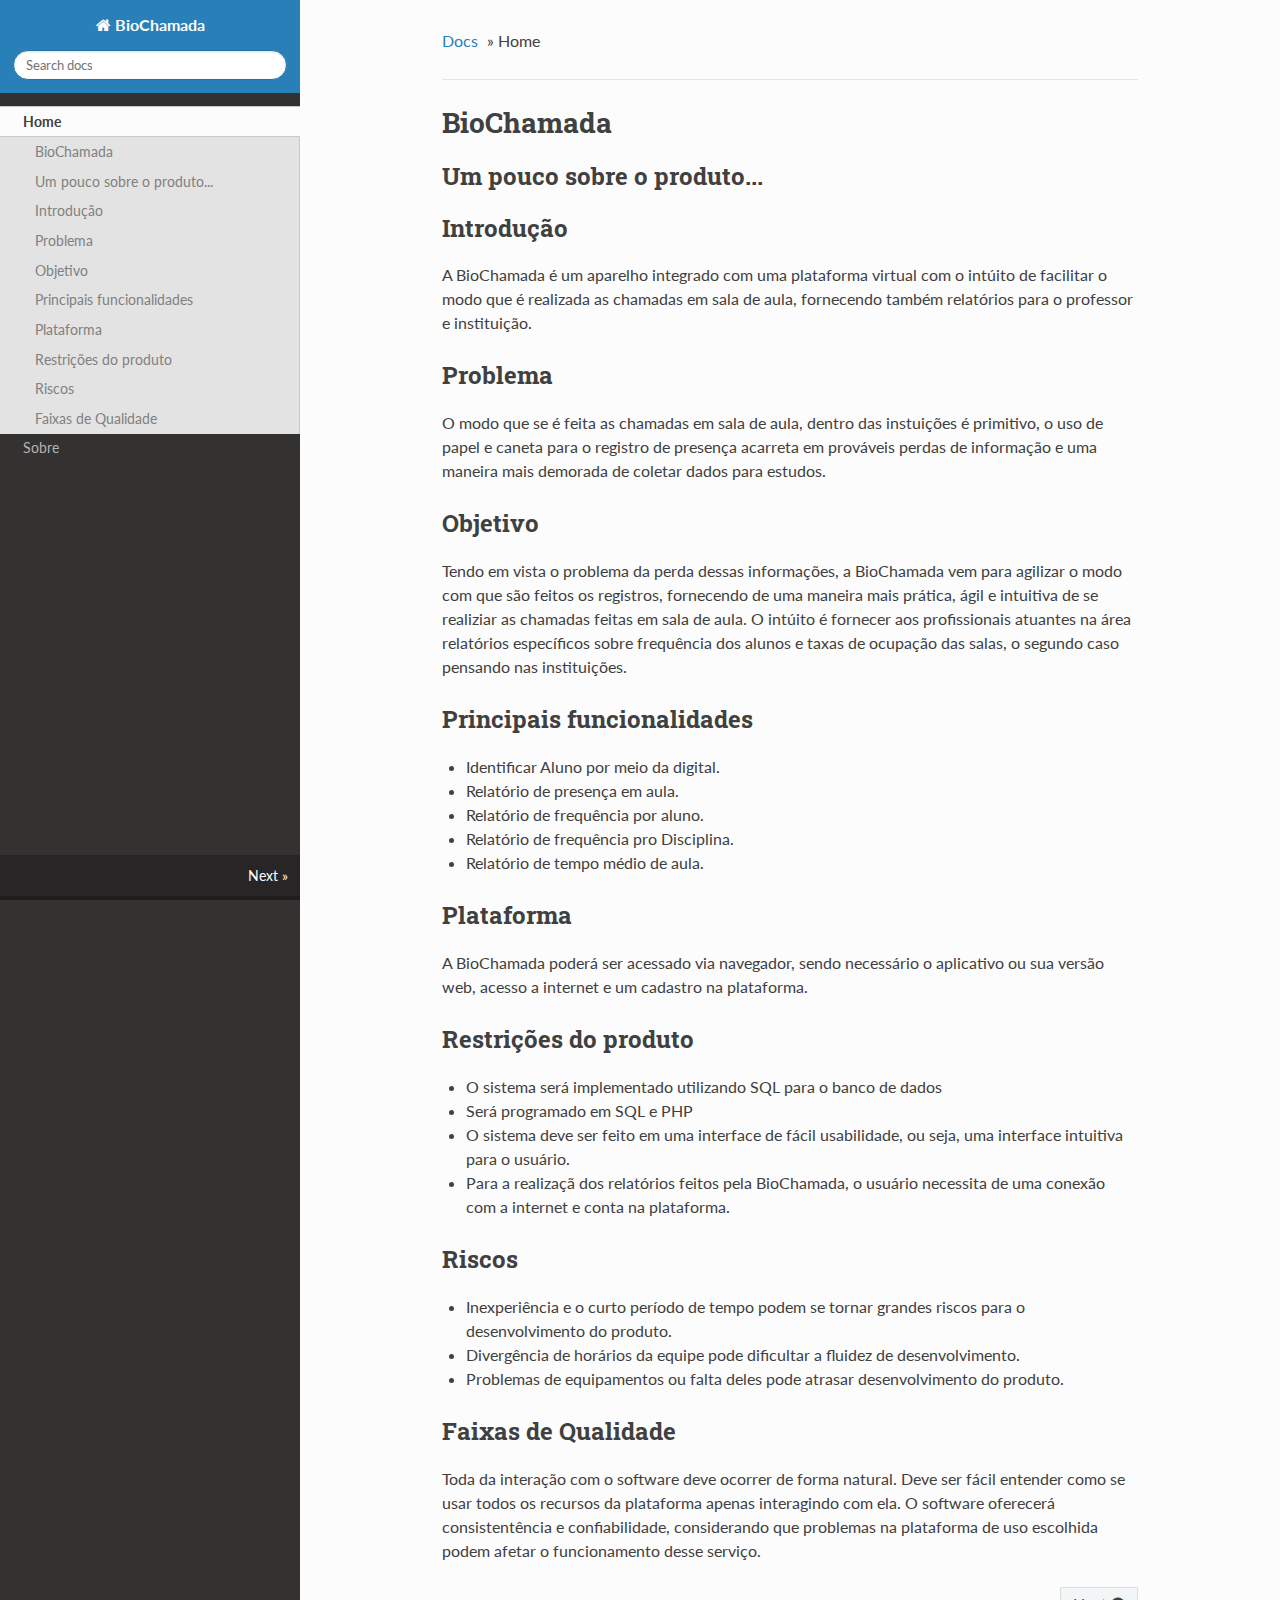
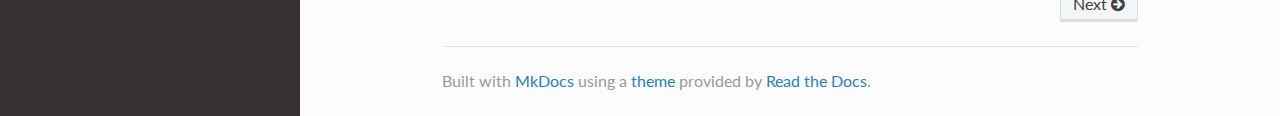
==== gh_pages/site/index.html @ 3fec2be5 "#25 #24 - Criação do GitHub Pages e da documentação de sprints" ====
<!DOCTYPE html>
<!--[if IE 8]><html class="no-js lt-ie9" lang="en" > <![endif]-->
<!--[if gt IE 8]><!--> <html class="no-js" lang="en" > <!--<![endif]-->
<head>
  <meta charset="utf-8">
  <meta http-equiv="X-UA-Compatible" content="IE=edge">
  <meta name="viewport" content="width=device-width, initial-scale=1.0">
  <meta name="description" content="None">
  
  <link rel="shortcut icon" href="./img/favicon.ico">
  <title>Home - BioChamada</title>
  <link href='https://fonts.googleapis.com/css?family=Lato:400,700|Roboto+Slab:400,700|Inconsolata:400,700' rel='stylesheet' type='text/css'>

  <link rel="stylesheet" href="./css/theme.css" type="text/css" />
  <link rel="stylesheet" href="./css/theme_extra.css" type="text/css" />
  <link rel="stylesheet" href="./css/highlight.css">
  
  <script>
    // Current page data
    var mkdocs_page_name = "Home";
    var mkdocs_page_input_path = "index.md";
    var mkdocs_page_url = "/";
  </script>
  
  <script src="./js/jquery-2.1.1.min.js"></script>
  <script src="./js/modernizr-2.8.3.min.js"></script>
  <script type="text/javascript" src="./js/highlight.pack.js"></script> 
  
</head>

<body class="wy-body-for-nav" role="document">

  <div class="wy-grid-for-nav">

    
    <nav data-toggle="wy-nav-shift" class="wy-nav-side stickynav">
      <div class="wy-side-nav-search">
        <a href="." class="icon icon-home"> BioChamada</a>
        <div role="search">
  <form id ="rtd-search-form" class="wy-form" action="./search.html" method="get">
    <input type="text" name="q" placeholder="Search docs" />
  </form>
</div>
      </div>

      <div class="wy-menu wy-menu-vertical" data-spy="affix" role="navigation" aria-label="main navigation">
	<ul class="current">
	  
          
            <li class="toctree-l1 current">
		
    <a class="current" href=".">Home</a>
    <ul class="subnav">
            
    <li class="toctree-l2"><a href="#biochamada">BioChamada</a></li>
    
        <ul>
        
            <li><a class="toctree-l3" href="#um-pouco-sobre-o-produto">Um pouco sobre o produto...</a></li>
        
            <li><a class="toctree-l3" href="#introducao">Introdução</a></li>
        
            <li><a class="toctree-l3" href="#problema">Problema</a></li>
        
            <li><a class="toctree-l3" href="#objetivo">Objetivo</a></li>
        
            <li><a class="toctree-l3" href="#principais-funcionalidades">Principais funcionalidades</a></li>
        
            <li><a class="toctree-l3" href="#plataforma">Plataforma</a></li>
        
            <li><a class="toctree-l3" href="#restricoes-do-produto">Restrições do produto</a></li>
        
            <li><a class="toctree-l3" href="#riscos">Riscos</a></li>
        
            <li><a class="toctree-l3" href="#faixas-de-qualidade">Faixas de Qualidade</a></li>
        
        </ul>
    

    </ul>
	    </li>
          
            <li class="toctree-l1">
		
    <a class="" href="sobre/">Sobre</a>
	    </li>
          
        </ul>
      </div>
      &nbsp;
    </nav>

    <section data-toggle="wy-nav-shift" class="wy-nav-content-wrap">

      
      <nav class="wy-nav-top" role="navigation" aria-label="top navigation">
        <i data-toggle="wy-nav-top" class="fa fa-bars"></i>
        <a href=".">BioChamada</a>
      </nav>

      
      <div class="wy-nav-content">
        <div class="rst-content">
          <div role="navigation" aria-label="breadcrumbs navigation">
  <ul class="wy-breadcrumbs">
    <li><a href=".">Docs</a> &raquo;</li>
    
      
    
    <li>Home</li>
    <li class="wy-breadcrumbs-aside">
      
    </li>
  </ul>
  <hr/>
</div>
          <div role="main">
            <div class="section">
              
                <h1 id="biochamada">BioChamada</h1>
<h2 id="um-pouco-sobre-o-produto">Um pouco sobre o produto...</h2>
<h2 id="introducao">Introdução</h2>
<p>A BioChamada é um aparelho integrado com uma plataforma virtual com o intúito de facilitar o modo que é realizada as chamadas em sala de aula, fornecendo também relatórios para o professor e instituição.</p>
<h2 id="problema">Problema</h2>
<p>O modo que se é feita as chamadas em sala de aula, dentro das instuições é primitivo, o uso de papel e caneta para o registro de presença acarreta em prováveis perdas de informação e uma maneira mais demorada de coletar dados para estudos.</p>
<h2 id="objetivo">Objetivo</h2>
<p>Tendo em vista o problema da perda dessas informações, a BioChamada vem para agilizar o modo com que são feitos os registros, fornecendo de uma maneira mais prática, ágil e intuitiva de se realiziar as chamadas feitas em sala de aula. O intúito é fornecer aos profissionais atuantes na área relatórios específicos sobre frequência dos alunos e taxas de ocupação das salas, o segundo caso pensando nas instituições.</p>
<h2 id="principais-funcionalidades">Principais funcionalidades</h2>
<ul>
<li>Identificar Aluno por meio da digital.</li>
<li>Relatório de presença em aula.</li>
<li>Relatório de frequência por aluno.</li>
<li>Relatório de frequência pro Disciplina.</li>
<li>Relatório de tempo médio de aula.</li>
</ul>
<h2 id="plataforma">Plataforma</h2>
<p>A BioChamada poderá ser acessado via navegador, sendo necessário o aplicativo ou sua versão web, acesso a internet e um cadastro na plataforma.</p>
<h2 id="restricoes-do-produto">Restrições do produto</h2>
<ul>
<li>O sistema será implementado utilizando SQL para o banco de dados</li>
<li>Será programado em SQL e PHP</li>
<li>O sistema deve ser feito em uma interface de fácil usabilidade, ou seja, uma interface intuitiva para o usuário.</li>
<li>Para a realizaçã dos relatórios feitos pela BioChamada, o usuário necessita de uma conexão com a internet e conta na plataforma.</li>
</ul>
<h2 id="riscos">Riscos</h2>
<ul>
<li>Inexperiência e o curto período de tempo podem se tornar grandes riscos para o desenvolvimento do produto.</li>
<li>Divergência de horários da equipe pode dificultar a fluidez de desenvolvimento.</li>
<li>Problemas de equipamentos ou falta deles pode atrasar desenvolvimento do produto.</li>
</ul>
<h2 id="faixas-de-qualidade">Faixas de Qualidade</h2>
<p>Toda da interação com o software deve ocorrer de forma natural. Deve ser fácil entender como se usar todos os recursos da plataforma apenas interagindo com ela. O software oferecerá consistentência e confiabilidade, considerando que problemas na plataforma de uso escolhida podem afetar o funcionamento desse serviço.</p>
              
            </div>
          </div>
          <footer>
  
    <div class="rst-footer-buttons" role="navigation" aria-label="footer navigation">
      
        <a href="sobre/" class="btn btn-neutral float-right" title="Sobre">Next <span class="icon icon-circle-arrow-right"></span></a>
      
      
    </div>
  

  <hr/>

  <div role="contentinfo">
    <!-- Copyright etc -->
    
  </div>

  Built with <a href="http://www.mkdocs.org">MkDocs</a> using a <a href="https://github.com/snide/sphinx_rtd_theme">theme</a> provided by <a href="https://readthedocs.org">Read the Docs</a>.
</footer>
	  
        </div>
      </div>

    </section>
    
  </div>

  <div class="rst-versions" role="note" style="cursor: pointer">
    <span class="rst-current-version" data-toggle="rst-current-version">
      
      
      
        <span style="margin-left: 15px"><a href="sobre/" style="color: #fcfcfc">Next &raquo;</a></span>
      
    </span>
</div>
    <script src="./js/theme.js"></script>

</body>
</html>

<!--
MkDocs version : 0.16.3
Build Date UTC : 2019-11-26 20:46:48
-->
---- gh_pages/site/css/theme.css ----
/*
 * This file is copied from the upstream ReadTheDocs Sphinx
 * theme. To aid upgradability this file should *not* be edited.
 * modifications we need should be included in theme_extra.css.
 *
 * https://github.com/rtfd/readthedocs.org/blob/master/readthedocs/core/static/core/css/theme.css
 */

*{-webkit-box-sizing:border-box;-moz-box-sizing:border-box;box-sizing:border-box}article,aside,details,figcaption,figure,footer,header,hgroup,nav,section{display:block}audio,canvas,video{display:inline-block;*display:inline;*zoom:1}audio:not([controls]){display:none}[hidden]{display:none}*{-webkit-box-sizing:border-box;-moz-box-sizing:border-box;box-sizing:border-box}html{font-size:100%;-webkit-text-size-adjust:100%;-ms-text-size-adjust:100%}body{margin:0}a:hover,a:active{outline:0}abbr[title]{border-bottom:1px dotted}b,strong{font-weight:bold}blockquote{margin:0}dfn{font-style:italic}ins{background:#ff9;color:#000;text-decoration:none}mark{background:#ff0;color:#000;font-style:italic;font-weight:bold}pre,code,.rst-content tt,kbd,samp{font-family:monospace,serif;_font-family:"courier new",monospace;font-size:1em}pre{white-space:pre}q{quotes:none}q:before,q:after{content:"";content:none}small{font-size:85%}sub,sup{font-size:75%;line-height:0;position:relative;vertical-align:baseline}sup{top:-0.5em}sub{bottom:-0.25em}ul,ol,dl{margin:0;padding:0;list-style:none;list-style-image:none}li{list-style:none}dd{margin:0}img{border:0;-ms-interpolation-mode:bicubic;vertical-align:middle;max-width:100%}svg:not(:root){overflow:hidden}figure{margin:0}form{margin:0}fieldset{border:0;margin:0;padding:0}label{cursor:pointer}legend{border:0;*margin-left:-7px;padding:0;white-space:normal}button,input,select,textarea{font-size:100%;margin:0;vertical-align:baseline;*vertical-align:middle}button,input{line-height:normal}button,input[type="button"],input[type="reset"],input[type="submit"]{cursor:pointer;-webkit-appearance:button;*overflow:visible}button[disabled],input[disabled]{cursor:default}input[type="checkbox"],input[type="radio"]{box-sizing:border-box;padding:0;*width:13px;*height:13px}input[type="search"]{-webkit-appearance:textfield;-moz-box-sizing:content-box;-webkit-box-sizing:content-box;box-sizing:content-box}input[type="search"]::-webkit-search-decoration,input[type="search"]::-webkit-search-cancel-button{-webkit-appearance:none}button::-moz-focus-inner,input::-moz-focus-inner{border:0;padding:0}textarea{overflow:auto;vertical-align:top;resize:vertical}table{border-collapse:collapse;border-spacing:0}td{vertical-align:top}.chromeframe{margin:0.2em 0;background:#ccc;color:#000;padding:0.2em 0}.ir{display:block;border:0;text-indent:-999em;overflow:hidden;background-color:transparent;background-repeat:no-repeat;text-align:left;direction:ltr;*line-height:0}.ir br{display:none}.hidden{display:none !important;visibility:hidden}.visuallyhidden{border:0;clip:rect(0 0 0 0);height:1px;margin:-1px;overflow:hidden;padding:0;position:absolute;width:1px}.visuallyhidden.focusable:active,.visuallyhidden.focusable:focus{clip:auto;height:auto;margin:0;overflow:visible;position:static;width:auto}.invisible{visibility:hidden}.relative{position:relative}big,small{font-size:100%}@media print{html,body,section{background:none !important}*{box-shadow:none !important;text-shadow:none !important;filter:none !important;-ms-filter:none !important}a,a:visited{text-decoration:underline}.ir a:after,a[href^="javascript:"]:after,a[href^="#"]:after{content:""}pre,blockquote{page-break-inside:avoid}thead{display:table-header-group}tr,img{page-break-inside:avoid}img{max-width:100% !important}@page{margin:0.5cm}p,h2,h3{orphans:3;widows:3}h2,h3{page-break-after:avoid}}.fa:before,.rst-content .admonition-title:before,.rst-content h1 .headerlink:before,.rst-content h2 .headerlink:before,.rst-content h3 .headerlink:before,.rst-content h4 .headerlink:before,.rst-content h5 .headerlink:before,.rst-content h6 .headerlink:before,.rst-content dl dt .headerlink:before,.icon:before,.wy-dropdown .caret:before,.wy-inline-validate.wy-inline-validate-success .wy-input-context:before,.wy-inline-validate.wy-inline-validate-danger .wy-input-context:before,.wy-inline-validate.wy-inline-validate-warning .wy-input-context:before,.wy-inline-validate.wy-inline-validate-info .wy-input-context:before,.wy-alert,.rst-content .note,.rst-content .attention,.rst-content .caution,.rst-content .danger,.rst-content .error,.rst-content .hint,.rst-content .important,.rst-content .tip,.rst-content .warning,.rst-content .seealso,.rst-content .admonition-todo,.btn,input[type="text"],input[type="password"],input[type="email"],input[type="url"],input[type="date"],input[type="month"],input[type="time"],input[type="datetime"],input[type="datetime-local"],input[type="week"],input[type="number"],input[type="search"],input[type="tel"],input[type="color"],select,textarea,.wy-menu-vertical li.on a,.wy-menu-vertical li.current>a,.wy-side-nav-search>a,.wy-side-nav-search .wy-dropdown>a,.wy-nav-top a{-webkit-font-smoothing:antialiased}.clearfix{*zoom:1}.clearfix:before,.clearfix:after{display:table;content:""}.clearfix:after{clear:both}/*!
 *  Font Awesome 4.1.0 by @davegandy - http://fontawesome.io - @fontawesome
 *  License - http://fontawesome.io/license (Font: SIL OFL 1.1, CSS: MIT License)
 */@font-face{font-family:'FontAwesome';src:url("../fonts/fontawesome-webfont.eot?v=4.1.0");src:url("../fonts/fontawesome-webfont.eot?#iefix&v=4.1.0") format("embedded-opentype"),url("../fonts/fontawesome-webfont.woff?v=4.1.0") format("woff"),url("../fonts/fontawesome-webfont.ttf?v=4.1.0") format("truetype"),url("../fonts/fontawesome-webfont.svg?v=4.1.0#fontawesomeregular") format("svg");font-weight:normal;font-style:normal}.fa,.rst-content .admonition-title,.rst-content h1 .headerlink,.rst-content h2 .headerlink,.rst-content h3 .headerlink,.rst-content h4 .headerlink,.rst-content h5 .headerlink,.rst-content h6 .headerlink,.rst-content dl dt .headerlink,.icon{display:inline-block;font-family:FontAwesome;font-style:normal;font-weight:normal;line-height:1;-webkit-font-smoothing:antialiased;-moz-osx-font-smoothing:grayscale}.fa-lg{font-size:1.33333em;line-height:0.75em;vertical-align:-15%}.fa-2x{font-size:2em}.fa-3x{font-size:3em}.fa-4x{font-size:4em}.fa-5x{font-size:5em}.fa-fw{width:1.28571em;text-align:center}.fa-ul{padding-left:0;margin-left:2.14286em;list-style-type:none}.fa-ul>li{position:relative}.fa-li{position:absolute;left:-2.14286em;width:2.14286em;top:0.14286em;text-align:center}.fa-li.fa-lg{left:-1.85714em}.fa-border{padding:.2em .25em .15em;border:solid 0.08em #eee;border-radius:.1em}.pull-right{float:right}.pull-left{float:left}.fa.pull-left,.rst-content .pull-left.admonition-title,.rst-content h1 .pull-left.headerlink,.rst-content h2 .pull-left.headerlink,.rst-content h3 .pull-left.headerlink,.rst-content h4 .pull-left.headerlink,.rst-content h5 .pull-left.headerlink,.rst-content h6 .pull-left.headerlink,.rst-content dl dt .pull-left.headerlink,.pull-left.icon{margin-right:.3em}.fa.pull-right,.rst-content .pull-right.admonition-title,.rst-content h1 .pull-right.headerlink,.rst-content h2 .pull-right.headerlink,.rst-content h3 .pull-right.headerlink,.rst-content h4 .pull-right.headerlink,.rst-content h5 .pull-right.headerlink,.rst-content h6 .pull-right.headerlink,.rst-content dl dt .pull-right.headerlink,.pull-right.icon{margin-left:.3em}.fa-spin{-webkit-animation:spin 2s infinite linear;-moz-animation:spin 2s infinite linear;-o-animation:spin 2s infinite linear;animation:spin 2s infinite linear}@-moz-keyframes spin{0%{-moz-transform:rotate(0deg)}100%{-moz-transform:rotate(359deg)}}@-webkit-keyframes spin{0%{-webkit-transform:rotate(0deg)}100%{-webkit-transform:rotate(359deg)}}@-o-keyframes spin{0%{-o-transform:rotate(0deg)}100%{-o-transform:rotate(359deg)}}@keyframes spin{0%{-webkit-transform:rotate(0deg);transform:rotate(0deg)}100%{-webkit-transform:rotate(359deg);transform:rotate(359deg)}}.fa-rotate-90{filter:progid:DXImageTransform.Microsoft.BasicImage(rotation=1);-webkit-transform:rotate(90deg);-moz-transform:rotate(90deg);-ms-transform:rotate(90deg);-o-transform:rotate(90deg);transform:rotate(90deg)}.fa-rotate-180{filter:progid:DXImageTransform.Microsoft.BasicImage(rotation=2);-webkit-transform:rotate(180deg);-moz-transform:rotate(180deg);-ms-transform:rotate(180deg);-o-transform:rotate(180deg);transform:rotate(180deg)}.fa-rotate-270{filter:progid:DXImageTransform.Microsoft.BasicImage(rotation=3);-webkit-transform:rotate(270deg);-moz-transform:rotate(270deg);-ms-transform:rotate(270deg);-o-transform:rotate(270deg);transform:rotate(270deg)}.fa-flip-horizontal{filter:progid:DXImageTransform.Microsoft.BasicImage(rotation=0);-webkit-transform:scale(-1, 1);-moz-transform:scale(-1, 1);-ms-transform:scale(-1, 1);-o-transform:scale(-1, 1);transform:scale(-1, 1)}.fa-flip-vertical{filter:progid:DXImageTransform.Microsoft.BasicImage(rotation=2);-webkit-transform:scale(1, -1);-moz-transform:scale(1, -1);-ms-transform:scale(1, -1);-o-transform:scale(1, -1);transform:scale(1, -1)}.fa-stack{position:relative;display:inline-block;width:2em;height:2em;line-height:2em;vertical-align:middle}.fa-stack-1x,.fa-stack-2x{position:absolute;left:0;width:100%;text-align:center}.fa-stack-1x{line-height:inherit}.fa-stack-2x{font-size:2em}.fa-inverse{color:#fff}.fa-glass:before{content:""}.fa-music:before{content:""}.fa-search:before,.icon-search:before{content:""}.fa-envelope-o:before{content:""}.fa-heart:before{content:""}.fa-star:before{content:""}.fa-star-o:before{content:""}.fa-user:before{content:""}.fa-film:before{content:""}.fa-th-large:before{content:""}.fa-th:before{content:""}.fa-th-list:before{content:""}.fa-check:before{content:""}.fa-times:before{content:""}.fa-search-plus:before{content:""}.fa-search-minus:before{content:""}.fa-power-off:before{content:""}.fa-signal:before{content:""}.fa-gear:before,.fa-cog:before{content:""}.fa-trash-o:before{content:""}.fa-home:before,.icon-home:before{content:""}.fa-file-o:before{content:""}.fa-clock-o:before{content:""}.fa-road:before{content:""}.fa-download:before{content:""}.fa-arrow-circle-o-down:before{content:""}.fa-arrow-circle-o-up:before{content:""}.fa-inbox:before{content:""}.fa-play-circle-o:before{content:""}.fa-rotate-right:before,.fa-repeat:before{content:""}.fa-refresh:before{content:""}.fa-list-alt:before{content:""}.fa-lock:before{content:""}.fa-flag:before{content:""}.fa-headphones:before{content:""}.fa-volume-off:before{content:""}.fa-volume-down:before{content:""}.fa-volume-up:before{content:""}.fa-qrcode:before{content:""}.fa-barcode:before{content:""}.fa-tag:before{content:""}.fa-tags:before{content:""}.fa-book:before,.icon-book:before{content:""}.fa-bookmark:before{content:""}.fa-print:before{content:""}.fa-camera:before{content:""}.fa-font:before{content:""}.fa-bold:before{content:""}.fa-italic:before{content:""}.fa-text-height:before{content:""}.fa-text-width:before{content:""}.fa-align-left:before{content:""}.fa-align-center:before{content:""}.fa-align-right:before{content:""}.fa-align-justify:before{content:""}.fa-list:before{content:""}.fa-dedent:before,.fa-outdent:before{content:""}.fa-indent:before{content:""}.fa-video-camera:before{content:""}.fa-photo:before,.fa-image:before,.fa-picture-o:before{content:""}.fa-pencil:before{content:""}.fa-map-marker:before{content:""}.fa-adjust:before{content:""}.fa-tint:before{content:""}.fa-edit:before,.fa-pencil-square-o:before{content:""}.fa-share-square-o:before{content:""}.fa-check-square-o:before{content:""}.fa-arrows:before{content:""}.fa-step-backward:before{content:""}.fa-fast-backward:before{content:""}.fa-backward:before{content:""}.fa-play:before{content:""}.fa-pause:before{content:""}.fa-stop:before{content:""}.fa-forward:before{content:""}.fa-fast-forward:before{content:""}.fa-step-forward:before{content:""}.fa-eject:before{content:""}.fa-chevron-left:before{content:""}.fa-chevron-right:before{content:""}.fa-plus-circle:before{content:""}.fa-minus-circle:before{content:""}.fa-times-circle:before,.wy-inline-validate.wy-inline-validate-danger .wy-input-context:before{content:""}.fa-check-circle:before,.wy-inline-validate.wy-inline-validate-success .wy-input-context:before{content:""}.fa-question-circle:before{content:""}.fa-info-circle:before{content:""}.fa-crosshairs:before{content:""}.fa-times-circle-o:before{content:""}.fa-check-circle-o:before{content:""}.fa-ban:before{content:""}.fa-arrow-left:before{content:""}.fa-arrow-right:before{content:""}.fa-arrow-up:before{content:""}.fa-arrow-down:before{content:""}.fa-mail-forward:before,.fa-share:before{content:""}.fa-expand:before{content:""}.fa-compress:before{content:""}.fa-plus:before{content:""}.fa-minus:before{content:""}.fa-asterisk:before{content:""}.fa-exclamation-circle:before,.wy-inline-validate.wy-inline-validate-warning .wy-input-context:before,.wy-inline-validate.wy-inline-validate-info .wy-input-context:before,.rst-content .admonition-title:before{content:""}.fa-gift:before{content:""}.fa-leaf:before{content:""}.fa-fire:before,.icon-fire:before{content:""}.fa-eye:before{content:""}.fa-eye-slash:before{content:""}.fa-warning:before,.fa-exclamation-triangle:before{content:""}.fa-plane:before{content:""}.fa-calendar:before{content:""}.fa-random:before{content:""}.fa-comment:before{content:""}.fa-magnet:before{content:""}.fa-chevron-up:before{content:""}.fa-chevron-down:before{content:""}.fa-retweet:before{content:""}.fa-shopping-cart:before{content:""}.fa-folder:before{content:""}.fa-folder-open:before{content:""}.fa-arrows-v:before{content:""}.fa-arrows-h:before{content:""}.fa-bar-chart-o:before{content:""}.fa-twitter-square:before{content:""}.fa-facebook-square:before{content:""}.fa-camera-retro:before{content:""}.fa-key:before{content:""}.fa-gears:before,.fa-cogs:before{content:""}.fa-comments:before{content:""}.fa-thumbs-o-up:before{content:""}.fa-thumbs-o-down:before{content:""}.fa-star-half:before{content:""}.fa-heart-o:before{content:""}.fa-sign-out:before{content:""}.fa-linkedin-square:before{content:""}.fa-thumb-tack:before{content:""}.fa-external-link:before{content:""}.fa-sign-in:before{content:""}.fa-trophy:before{content:""}.fa-github-square:before{content:""}.fa-upload:before{content:""}.fa-lemon-o:before{content:""}.fa-phone:before{content:""}.fa-square-o:before{content:""}.fa-bookmark-o:before{content:""}.fa-phone-square:before{content:""}.fa-twitter:before{content:""}.fa-facebook:before{content:""}.fa-github:before,.icon-github:before{content:""}.fa-unlock:before{content:""}.fa-credit-card:before{content:""}.fa-rss:before{content:""}.fa-hdd-o:before{content:""}.fa-bullhorn:before{content:""}.fa-bell:before{content:""}.fa-certificate:before{content:""}.fa-hand-o-right:before{content:""}.fa-hand-o-left:before{content:""}.fa-hand-o-up:before{content:""}.fa-hand-o-down:before{content:""}.fa-arrow-circle-left:before,.icon-circle-arrow-left:before{content:""}.fa-arrow-circle-right:before,.icon-circle-arrow-right:before{content:""}.fa-arrow-circle-up:before{content:""}.fa-arrow-circle-down:before{content:""}.fa-globe:before{content:""}.fa-wrench:before{content:""}.fa-tasks:before{content:""}.fa-filter:before{content:""}.fa-briefcase:before{content:""}.fa-arrows-alt:before{content:""}.fa-group:before,.fa-users:before{content:""}.fa-chain:before,.fa-link:before,.icon-link:before{content:""}.fa-cloud:before{content:""}.fa-flask:before{content:""}.fa-cut:before,.fa-scissors:before{content:""}.fa-copy:before,.fa-files-o:before{content:""}.fa-paperclip:before{content:""}.fa-save:before,.fa-floppy-o:before{content:""}.fa-square:before{content:""}.fa-navicon:before,.fa-reorder:before,.fa-bars:before{content:""}.fa-list-ul:before{content:""}.fa-list-ol:before{content:""}.fa-strikethrough:before{content:""}.fa-underline:before{content:""}.fa-table:before{content:""}.fa-magic:before{content:""}.fa-truck:before{content:""}.fa-pinterest:before{content:""}.fa-pinterest-square:before{content:""}.fa-google-plus-square:before{content:""}.fa-google-plus:before{content:""}.fa-money:before{content:""}.fa-caret-down:before,.wy-dropdown .caret:before,.icon-caret-down:before{content:""}.fa-caret-up:before{content:""}.fa-caret-left:before{content:""}.fa-caret-right:before{content:""}.fa-columns:before{content:""}.fa-unsorted:before,.fa-sort:before{content:""}.fa-sort-down:before,.fa-sort-desc:before{content:""}.fa-sort-up:before,.fa-sort-asc:before{content:""}.fa-envelope:before{content:""}.fa-linkedin:before{content:""}.fa-rotate-left:before,.fa-undo:before{content:""}.fa-legal:before,.fa-gavel:before{content:""}.fa-dashboard:before,.fa-tachometer:before{content:""}.fa-comment-o:before{content:""}.fa-comments-o:before{content:""}.fa-flash:before,.fa-bolt:before{content:""}.fa-sitemap:before{content:""}.fa-umbrella:before{content:""}.fa-paste:before,.fa-clipboard:before{content:""}.fa-lightbulb-o:before{content:""}.fa-exchange:before{content:""}.fa-cloud-download:before{content:""}.fa-cloud-upload:before{content:""}.fa-user-md:before{content:""}.fa-stethoscope:before{content:""}.fa-suitcase:before{content:""}.fa-bell-o:before{content:""}.fa-coffee:before{content:""}.fa-cutlery:before{content:""}.fa-file-text-o:before{content:""}.fa-building-o:before{content:""}.fa-hospital-o:before{content:""}.fa-ambulance:before{content:""}.fa-medkit:before{content:""}.fa-fighter-jet:before{content:""}.fa-beer:before{content:""}.fa-h-square:before{content:""}.fa-plus-square:before{content:""}.fa-angle-double-left:before{content:""}.fa-angle-double-right:before{content:""}.fa-angle-double-up:before{content:""}.fa-angle-double-down:before{content:""}.fa-angle-left:before{content:""}.fa-angle-right:before{content:""}.fa-angle-up:before{content:""}.fa-angle-down:before{content:""}.fa-desktop:before{content:""}.fa-laptop:before{content:""}.fa-tablet:before{content:""}.fa-mobile-phone:before,.fa-mobile:before{content:""}.fa-circle-o:before{content:""}.fa-quote-left:before{content:""}.fa-quote-right:before{content:""}.fa-spinner:before{content:""}.fa-circle:before{content:""}.fa-mail-reply:before,.fa-reply:before{content:""}.fa-github-alt:before{content:""}.fa-folder-o:before{content:""}.fa-folder-open-o:before{content:""}.fa-smile-o:before{content:""}.fa-frown-o:before{content:""}.fa-meh-o:before{content:""}.fa-gamepad:before{content:""}.fa-keyboard-o:before{content:""}.fa-flag-o:before{content:""}.fa-flag-checkered:before{content:""}.fa-terminal:before{content:""}.fa-code:before{content:""}.fa-mail-reply-all:before,.fa-reply-all:before{content:""}.fa-star-half-empty:before,.fa-star-half-full:before,.fa-star-half-o:before{content:""}.fa-location-arrow:before{content:""}.fa-crop:before{content:""}.fa-code-fork:before{content:""}.fa-unlink:before,.fa-chain-broken:before{content:""}.fa-question:before{content:""}.fa-info:before{content:""}.fa-exclamation:before{content:""}.fa-superscript:before{content:""}.fa-subscript:before{content:""}.fa-eraser:before{content:""}.fa-puzzle-piece:before{content:""}.fa-microphone:before{content:""}.fa-microphone-slash:before{content:""}.fa-shield:before{content:""}.fa-calendar-o:before{content:""}.fa-fire-extinguisher:before{content:""}.fa-rocket:before{content:""}.fa-maxcdn:before{content:""}.fa-chevron-circle-left:before{content:""}.fa-chevron-circle-right:before{content:""}.fa-chevron-circle-up:before{content:""}.fa-chevron-circle-down:before{content:""}.fa-html5:before{content:""}.fa-css3:before{content:""}.fa-anchor:before{content:""}.fa-unlock-alt:before{content:""}.fa-bullseye:before{content:""}.fa-ellipsis-h:before{content:""}.fa-ellipsis-v:before{content:""}.fa-rss-square:before{content:""}.fa-play-circle:before{content:""}.fa-ticket:before{content:""}.fa-minus-square:before{content:""}.fa-minus-square-o:before{content:""}.fa-level-up:before{content:""}.fa-level-down:before{content:""}.fa-check-square:before{content:""}.fa-pencil-square:before{content:""}.fa-external-link-square:before{content:""}.fa-share-square:before{content:""}.fa-compass:before{content:""}.fa-toggle-down:before,.fa-caret-square-o-down:before{content:""}.fa-toggle-up:before,.fa-caret-square-o-up:before{content:""}.fa-toggle-right:before,.fa-caret-square-o-right:before{content:""}.fa-euro:before,.fa-eur:before{content:""}.fa-gbp:before{content:""}.fa-dollar:before,.fa-usd:before{content:""}.fa-rupee:before,.fa-inr:before{content:""}.fa-cny:before,.fa-rmb:before,.fa-yen:before,.fa-jpy:before{content:""}.fa-ruble:before,.fa-rouble:before,.fa-rub:before{content:""}.fa-won:before,.fa-krw:before{content:""}.fa-bitcoin:before,.fa-btc:before{content:""}.fa-file:before{content:""}.fa-file-text:before{content:""}.fa-sort-alpha-asc:before{content:""}.fa-sort-alpha-desc:before{content:""}.fa-sort-amount-asc:before{content:""}.fa-sort-amount-desc:before{content:""}.fa-sort-numeric-asc:before{content:""}.fa-sort-numeric-desc:before{content:""}.fa-thumbs-up:before{content:""}.fa-thumbs-down:before{content:""}.fa-youtube-square:before{content:""}.fa-youtube:before{content:""}.fa-xing:before{content:""}.fa-xing-square:before{content:""}.fa-youtube-play:before{content:""}.fa-dropbox:before{content:""}.fa-stack-overflow:before{content:""}.fa-instagram:before{content:""}.fa-flickr:before{content:""}.fa-adn:before{content:""}.fa-bitbucket:before,.icon-bitbucket:before{content:""}.fa-bitbucket-square:before{content:""}.fa-tumblr:before{content:""}.fa-tumblr-square:before{content:""}.fa-long-arrow-down:before{content:""}.fa-long-arrow-up:before{content:""}.fa-long-arrow-left:before{content:""}.fa-long-arrow-right:before{content:""}.fa-apple:before{content:""}.fa-windows:before{content:""}.fa-android:before{content:""}.fa-linux:before{content:""}.fa-dribbble:before{content:""}.fa-skype:before{content:""}.fa-foursquare:before{content:""}.fa-trello:before{content:""}.fa-female:before{content:""}.fa-male:before{content:""}.fa-gittip:before{content:""}.fa-sun-o:before{content:""}.fa-moon-o:before{content:""}.fa-archive:before{content:""}.fa-bug:before{content:""}.fa-vk:before{content:""}.fa-weibo:before{content:""}.fa-renren:before{content:""}.fa-pagelines:before{content:""}.fa-stack-exchange:before{content:""}.fa-arrow-circle-o-right:before{content:""}.fa-arrow-circle-o-left:before{content:""}.fa-toggle-left:before,.fa-caret-square-o-left:before{content:""}.fa-dot-circle-o:before{content:""}.fa-wheelchair:before{content:""}.fa-vimeo-square:before{content:""}.fa-turkish-lira:before,.fa-try:before{content:""}.fa-plus-square-o:before{content:""}.fa-space-shuttle:before{content:""}.fa-slack:before{content:""}.fa-envelope-square:before{content:""}.fa-wordpress:before{content:""}.fa-openid:before{content:""}.fa-institution:before,.fa-bank:before,.fa-university:before{content:""}.fa-mortar-board:before,.fa-graduation-cap:before{content:""}.fa-yahoo:before{content:""}.fa-google:before{content:""}.fa-reddit:before{content:""}.fa-reddit-square:before{content:""}.fa-stumbleupon-circle:before{content:""}.fa-stumbleupon:before{content:""}.fa-delicious:before{content:""}.fa-digg:before{content:""}.fa-pied-piper-square:before,.fa-pied-piper:before{content:""}.fa-pied-piper-alt:before{content:""}.fa-drupal:before{content:""}.fa-joomla:before{content:""}.fa-language:before{content:""}.fa-fax:before{content:""}.fa-building:before{content:""}.fa-child:before{content:""}.fa-paw:before{content:""}.fa-spoon:before{content:""}.fa-cube:before{content:""}.fa-cubes:before{content:""}.fa-behance:before{content:""}.fa-behance-square:before{content:""}.fa-steam:before{content:""}.fa-steam-square:before{content:""}.fa-recycle:before{content:""}.fa-automobile:before,.fa-car:before{content:""}.fa-cab:before,.fa-taxi:before{content:""}.fa-tree:before{content:""}.fa-spotify:before{content:""}.fa-deviantart:before{content:""}.fa-soundcloud:before{content:""}.fa-database:before{content:""}.fa-file-pdf-o:before{content:""}.fa-file-word-o:before{content:""}.fa-file-excel-o:before{content:""}.fa-file-powerpoint-o:before{content:""}.fa-file-photo-o:before,.fa-file-picture-o:before,.fa-file-image-o:before{content:""}.fa-file-zip-o:before,.fa-file-archive-o:before{content:""}.fa-file-sound-o:before,.fa-file-audio-o:before{content:""}.fa-file-movie-o:before,.fa-file-video-o:before{content:""}.fa-file-code-o:before{content:""}.fa-vine:before{content:""}.fa-codepen:before{content:""}.fa-jsfiddle:before{content:""}.fa-life-bouy:before,.fa-life-saver:before,.fa-support:before,.fa-life-ring:before{content:""}.fa-circle-o-notch:before{content:""}.fa-ra:before,.fa-rebel:before{content:""}.fa-ge:before,.fa-empire:before{content:""}.fa-git-square:before{content:""}.fa-git:before{content:""}.fa-hacker-news:before{content:""}.fa-tencent-weibo:before{content:""}.fa-qq:before{content:""}.fa-wechat:before,.fa-weixin:before{content:""}.fa-send:before,.fa-paper-plane:before{content:""}.fa-send-o:before,.fa-paper-plane-o:before{content:""}.fa-history:before{content:""}.fa-circle-thin:before{content:""}.fa-header:before{content:""}.fa-paragraph:before{content:""}.fa-sliders:before{content:""}.fa-share-alt:before{content:""}.fa-share-alt-square:before{content:""}.fa-bomb:before{content:""}.fa,.rst-content .admonition-title,.rst-content h1 .headerlink,.rst-content h2 .headerlink,.rst-content h3 .headerlink,.rst-content h4 .headerlink,.rst-content h5 .headerlink,.rst-content h6 .headerlink,.rst-content dl dt .headerlink,.icon,.wy-dropdown .caret,.wy-inline-validate.wy-inline-validate-success .wy-input-context,.wy-inline-validate.wy-inline-validate-danger .wy-input-context,.wy-inline-validate.wy-inline-validate-warning .wy-input-context,.wy-inline-validate.wy-inline-validate-info .wy-input-context{font-family:inherit}.fa:before,.rst-content .admonition-title:before,.rst-content h1 .headerlink:before,.rst-content h2 .headerlink:before,.rst-content h3 .headerlink:before,.rst-content h4 .headerlink:before,.rst-content h5 .headerlink:before,.rst-content h6 .headerlink:before,.rst-content dl dt .headerlink:before,.icon:before,.wy-dropdown .caret:before,.wy-inline-validate.wy-inline-validate-success .wy-input-context:before,.wy-inline-validate.wy-inline-validate-danger .wy-input-context:before,.wy-inline-validate.wy-inline-validate-warning .wy-input-context:before,.wy-inline-validate.wy-inline-validate-info .wy-input-context:before{font-family:"FontAwesome";display:inline-block;font-style:normal;font-weight:normal;line-height:1;text-decoration:inherit}a .fa,a .rst-content .admonition-title,.rst-content a .admonition-title,a .rst-content h1 .headerlink,.rst-content h1 a .headerlink,a .rst-content h2 .headerlink,.rst-content h2 a .headerlink,a .rst-content h3 .headerlink,.rst-content h3 a .headerlink,a .rst-content h4 .headerlink,.rst-content h4 a .headerlink,a .rst-content h5 .headerlink,.rst-content h5 a .headerlink,a .rst-content h6 .headerlink,.rst-content h6 a .headerlink,a .rst-content dl dt .headerlink,.rst-content dl dt a .headerlink,a .icon{display:inline-block;text-decoration:inherit}.btn .fa,.btn .rst-content .admonition-title,.rst-content .btn .admonition-title,.btn .rst-content h1 .headerlink,.rst-content h1 .btn .headerlink,.btn .rst-content h2 .headerlink,.rst-content h2 .btn .headerlink,.btn .rst-content h3 .headerlink,.rst-content h3 .btn .headerlink,.btn .rst-content h4 .headerlink,.rst-content h4 .btn .headerlink,.btn .rst-content h5 .headerlink,.rst-content h5 .btn .headerlink,.btn .rst-content h6 .headerlink,.rst-content h6 .btn .headerlink,.btn .rst-content dl dt .headerlink,.rst-content dl dt .btn .headerlink,.btn .icon,.nav .fa,.nav .rst-content .admonition-title,.rst-content .nav .admonition-title,.nav .rst-content h1 .headerlink,.rst-content h1 .nav .headerlink,.nav .rst-content h2 .headerlink,.rst-content h2 .nav .headerlink,.nav .rst-content h3 .headerlink,.rst-content h3 .nav .headerlink,.nav .rst-content h4 .headerlink,.rst-content h4 .nav .headerlink,.nav .rst-content h5 .headerlink,.rst-content h5 .nav .headerlink,.nav .rst-content h6 .headerlink,.rst-content h6 .nav .headerlink,.nav .rst-content dl dt .headerlink,.rst-content dl dt .nav .headerlink,.nav .icon{display:inline}.btn .fa.fa-large,.btn .rst-content .fa-large.admonition-title,.rst-content .btn .fa-large.admonition-title,.btn .rst-content h1 .fa-large.headerlink,.rst-content h1 .btn .fa-large.headerlink,.btn .rst-content h2 .fa-large.headerlink,.rst-content h2 .btn .fa-large.headerlink,.btn .rst-content h3 .fa-large.headerlink,.rst-content h3 .btn .fa-large.headerlink,.btn .rst-content h4 .fa-large.headerlink,.rst-content h4 .btn .fa-large.headerlink,.btn .rst-content h5 .fa-large.headerlink,.rst-content h5 .btn .fa-large.headerlink,.btn .rst-content h6 .fa-large.headerlink,.rst-content h6 .btn .fa-large.headerlink,.btn .rst-content dl dt .fa-large.headerlink,.rst-content dl dt .btn .fa-large.headerlink,.btn .fa-large.icon,.nav .fa.fa-large,.nav .rst-content .fa-large.admonition-title,.rst-content .nav .fa-large.admonition-title,.nav .rst-content h1 .fa-large.headerlink,.rst-content h1 .nav .fa-large.headerlink,.nav .rst-content h2 .fa-large.headerlink,.rst-content h2 .nav .fa-large.headerlink,.nav .rst-content h3 .fa-large.headerlink,.rst-content h3 .nav .fa-large.headerlink,.nav .rst-content h4 .fa-large.headerlink,.rst-content h4 .nav .fa-large.headerlink,.nav .rst-content h5 .fa-large.headerlink,.rst-content h5 .nav .fa-large.headerlink,.nav .rst-content h6 .fa-large.headerlink,.rst-content h6 .nav .fa-large.headerlink,.nav .rst-content dl dt .fa-large.headerlink,.rst-content dl dt .nav .fa-large.headerlink,.nav .fa-large.icon{line-height:0.9em}.btn .fa.fa-spin,.btn .rst-content .fa-spin.admonition-title,.rst-content .btn .fa-spin.admonition-title,.btn .rst-content h1 .fa-spin.headerlink,.rst-content h1 .btn .fa-spin.headerlink,.btn .rst-content h2 .fa-spin.headerlink,.rst-content h2 .btn .fa-spin.headerlink,.btn .rst-content h3 .fa-spin.headerlink,.rst-content h3 .btn .fa-spin.headerlink,.btn .rst-content h4 .fa-spin.headerlink,.rst-content h4 .btn .fa-spin.headerlink,.btn .rst-content h5 .fa-spin.headerlink,.rst-content h5 .btn .fa-spin.headerlink,.btn .rst-content h6 .fa-spin.headerlink,.rst-content h6 .btn .fa-spin.headerlink,.btn .rst-content dl dt .fa-spin.headerlink,.rst-content dl dt .btn .fa-spin.headerlink,.btn .fa-spin.icon,.nav .fa.fa-spin,.nav .rst-content .fa-spin.admonition-title,.rst-content .nav .fa-spin.admonition-title,.nav .rst-content h1 .fa-spin.headerlink,.rst-content h1 .nav .fa-spin.headerlink,.nav .rst-content h2 .fa-spin.headerlink,.rst-content h2 .nav .fa-spin.headerlink,.nav .rst-content h3 .fa-spin.headerlink,.rst-content h3 .nav .fa-spin.headerlink,.nav .rst-content h4 .fa-spin.headerlink,.rst-content h4 .nav .fa-spin.headerlink,.nav .rst-content h5 .fa-spin.headerlink,.rst-content h5 .nav .fa-spin.headerlink,.nav .rst-content h6 .fa-spin.headerlink,.rst-content h6 .nav .fa-spin.headerlink,.nav .rst-content dl dt .fa-spin.headerlink,.rst-content dl dt .nav .fa-spin.headerlink,.nav .fa-spin.icon{display:inline-block}.btn.fa:before,.rst-content .btn.admonition-title:before,.rst-content h1 .btn.headerlink:before,.rst-content h2 .btn.headerlink:before,.rst-content h3 .btn.headerlink:before,.rst-content h4 .btn.headerlink:before,.rst-content h5 .btn.headerlink:before,.rst-content h6 .btn.headerlink:before,.rst-content dl dt .btn.headerlink:before,.btn.icon:before{opacity:0.5;-webkit-transition:opacity 0.05s ease-in;-moz-transition:opacity 0.05s ease-in;transition:opacity 0.05s ease-in}.btn.fa:hover:before,.rst-content .btn.admonition-title:hover:before,.rst-content h1 .btn.headerlink:hover:before,.rst-content h2 .btn.headerlink:hover:before,.rst-content h3 .btn.headerlink:hover:before,.rst-content h4 .btn.headerlink:hover:before,.rst-content h5 .btn.headerlink:hover:before,.rst-content h6 .btn.headerlink:hover:before,.rst-content dl dt .btn.headerlink:hover:before,.btn.icon:hover:before{opacity:1}.btn-mini .fa:before,.btn-mini .rst-content .admonition-title:before,.rst-content .btn-mini .admonition-title:before,.btn-mini .rst-content h1 .headerlink:before,.rst-content h1 .btn-mini .headerlink:before,.btn-mini .rst-content h2 .headerlink:before,.rst-content h2 .btn-mini .headerlink:before,.btn-mini .rst-content h3 .headerlink:before,.rst-content h3 .btn-mini .headerlink:before,.btn-mini .rst-content h4 .headerlink:before,.rst-content h4 .btn-mini .headerlink:before,.btn-mini .rst-content h5 .headerlink:before,.rst-content h5 .btn-mini .headerlink:before,.btn-mini .rst-content h6 .headerlink:before,.rst-content h6 .btn-mini .headerlink:before,.btn-mini .rst-content dl dt .headerlink:before,.rst-content dl dt .btn-mini .headerlink:before,.btn-mini .icon:before{font-size:14px;vertical-align:-15%}.wy-alert,.rst-content .note,.rst-content .attention,.rst-content .caution,.rst-content .danger,.rst-content .error,.rst-content .hint,.rst-content .important,.rst-content .tip,.rst-content .warning,.rst-content .seealso,.rst-content .admonition-todo{padding:12px;line-height:24px;margin-bottom:24px;background:#e7f2fa}.wy-alert-title,.rst-content .admonition-title{color:#fff;font-weight:bold;display:block;color:#fff;background:#6ab0de;margin:-12px;padding:6px 12px;margin-bottom:12px}.wy-alert.wy-alert-danger,.rst-content .wy-alert-danger.note,.rst-content .wy-alert-danger.attention,.rst-content .wy-alert-danger.caution,.rst-content .danger,.rst-content .error,.rst-content .wy-alert-danger.hint,.rst-content .wy-alert-danger.important,.rst-content .wy-alert-danger.tip,.rst-content .wy-alert-danger.warning,.rst-content .wy-alert-danger.seealso,.rst-content .wy-alert-danger.admonition-todo{background:#fdf3f2}.wy-alert.wy-alert-danger .wy-alert-title,.rst-content .wy-alert-danger.note .wy-alert-title,.rst-content .wy-alert-danger.attention .wy-alert-title,.rst-content .wy-alert-danger.caution .wy-alert-title,.rst-content .danger .wy-alert-title,.rst-content .error .wy-alert-title,.rst-content .wy-alert-danger.hint .wy-alert-title,.rst-content .wy-alert-danger.important .wy-alert-title,.rst-content .wy-alert-danger.tip .wy-alert-title,.rst-content .wy-alert-danger.warning .wy-alert-title,.rst-content .wy-alert-danger.seealso .wy-alert-title,.rst-content .wy-alert-danger.admonition-todo .wy-alert-title,.wy-alert.wy-alert-danger .rst-content .admonition-title,.rst-content .wy-alert.wy-alert-danger .admonition-title,.rst-content .wy-alert-danger.note .admonition-title,.rst-content .wy-alert-danger.attention .admonition-title,.rst-content .wy-alert-danger.caution .admonition-title,.rst-content .danger .admonition-title,.rst-content .error .admonition-title,.rst-content .wy-alert-danger.hint .admonition-title,.rst-content .wy-alert-danger.important .admonition-title,.rst-content .wy-alert-danger.tip .admonition-title,.rst-content .wy-alert-danger.warning .admonition-title,.rst-content .wy-alert-danger.seealso .admonition-title,.rst-content .wy-alert-danger.admonition-todo .admonition-title{background:#f29f97}.wy-alert.wy-alert-warning,.rst-content .wy-alert-warning.note,.rst-content .attention,.rst-content .caution,.rst-content .wy-alert-warning.danger,.rst-content .wy-alert-warning.error,.rst-content .wy-alert-warning.hint,.rst-content .wy-alert-warning.important,.rst-content .wy-alert-warning.tip,.rst-content .warning,.rst-content .wy-alert-warning.seealso,.rst-content .admonition-todo{background:#ffedcc}.wy-alert.wy-alert-warning .wy-alert-title,.rst-content .wy-alert-warning.note .wy-alert-title,.rst-content .attention .wy-alert-title,.rst-content .caution .wy-alert-title,.rst-content .wy-alert-warning.danger .wy-alert-title,.rst-content .wy-alert-warning.error .wy-alert-title,.rst-content .wy-alert-warning.hint .wy-alert-title,.rst-content .wy-alert-warning.important .wy-alert-title,.rst-content .wy-alert-warning.tip .wy-alert-title,.rst-content .warning .wy-alert-title,.rst-content .wy-alert-warning.seealso .wy-alert-title,.rst-content .admonition-todo .wy-alert-title,.wy-alert.wy-alert-warning .rst-content .admonition-title,.rst-content .wy-alert.wy-alert-warning .admonition-title,.rst-content .wy-alert-warning.note .admonition-title,.rst-content .attention .admonition-title,.rst-content .caution .admonition-title,.rst-content .wy-alert-warning.danger .admonition-title,.rst-content .wy-alert-warning.error .admonition-title,.rst-content .wy-alert-warning.hint .admonition-title,.rst-content .wy-alert-warning.important .admonition-title,.rst-content .wy-alert-warning.tip .admonition-title,.rst-content .warning .admonition-title,.rst-content .wy-alert-warning.seealso .admonition-title,.rst-content .admonition-todo .admonition-title{background:#f0b37e}.wy-alert.wy-alert-info,.rst-content .note,.rst-content .wy-alert-info.attention,.rst-content .wy-alert-info.caution,.rst-content .wy-alert-info.danger,.rst-content .wy-alert-info.error,.rst-content .wy-alert-info.hint,.rst-content .wy-alert-info.important,.rst-content .wy-alert-info.tip,.rst-content .wy-alert-info.warning,.rst-content .seealso,.rst-content .wy-alert-info.admonition-todo{background:#e7f2fa}.wy-alert.wy-alert-info .wy-alert-title,.rst-content .note .wy-alert-title,.rst-content .wy-alert-info.attention .wy-alert-title,.rst-content .wy-alert-info.caution .wy-alert-title,.rst-content .wy-alert-info.danger .wy-alert-title,.rst-content .wy-alert-info.error .wy-alert-title,.rst-content .wy-alert-info.hint .wy-alert-title,.rst-content .wy-alert-info.important .wy-alert-title,.rst-content .wy-alert-info.tip .wy-alert-title,.rst-content .wy-alert-info.warning .wy-alert-title,.rst-content .seealso .wy-alert-title,.rst-content .wy-alert-info.admonition-todo .wy-alert-title,.wy-alert.wy-alert-info .rst-content .admonition-title,.rst-content .wy-alert.wy-alert-info .admonition-title,.rst-content .note .admonition-title,.rst-content .wy-alert-info.attention .admonition-title,.rst-content .wy-alert-info.caution .admonition-title,.rst-content .wy-alert-info.danger .admonition-title,.rst-content .wy-alert-info.error .admonition-title,.rst-content .wy-alert-info.hint .admonition-title,.rst-content .wy-alert-info.important .admonition-title,.rst-content .wy-alert-info.tip .admonition-title,.rst-content .wy-alert-info.warning .admonition-title,.rst-content .seealso .admonition-title,.rst-content .wy-alert-info.admonition-todo .admonition-title{background:#6ab0de}.wy-alert.wy-alert-success,.rst-content .wy-alert-success.note,.rst-content .wy-alert-success.attention,.rst-content .wy-alert-success.caution,.rst-content .wy-alert-success.danger,.rst-content .wy-alert-success.error,.rst-content .hint,.rst-content .important,.rst-content .tip,.rst-content .wy-alert-success.warning,.rst-content .wy-alert-success.seealso,.rst-content .wy-alert-success.admonition-todo{background:#dbfaf4}.wy-alert.wy-alert-success .wy-alert-title,.rst-content .wy-alert-success.note .wy-alert-title,.rst-content .wy-alert-success.attention .wy-alert-title,.rst-content .wy-alert-success.caution .wy-alert-title,.rst-content .wy-alert-success.danger .wy-alert-title,.rst-content .wy-alert-success.error .wy-alert-title,.rst-content .hint .wy-alert-title,.rst-content .important .wy-alert-title,.rst-content .tip .wy-alert-title,.rst-content .wy-alert-success.warning .wy-alert-title,.rst-content .wy-alert-success.seealso .wy-alert-title,.rst-content .wy-alert-success.admonition-todo .wy-alert-title,.wy-alert.wy-alert-success .rst-content .admonition-title,.rst-content .wy-alert.wy-alert-success .admonition-title,.rst-content .wy-alert-success.note .admonition-title,.rst-content .wy-alert-success.attention .admonition-title,.rst-content .wy-alert-success.caution .admonition-title,.rst-content .wy-alert-success.danger .admonition-title,.rst-content .wy-alert-success.error .admonition-title,.rst-content .hint .admonition-title,.rst-content .important .admonition-title,.rst-content .tip .admonition-title,.rst-content .wy-alert-success.warning .admonition-title,.rst-content .wy-alert-success.seealso .admonition-title,.rst-content .wy-alert-success.admonition-todo .admonition-title{background:#1abc9c}.wy-alert.wy-alert-neutral,.rst-content .wy-alert-neutral.note,.rst-content .wy-alert-neutral.attention,.rst-content .wy-alert-neutral.caution,.rst-content .wy-alert-neutral.danger,.rst-content .wy-alert-neutral.error,.rst-content .wy-alert-neutral.hint,.rst-content .wy-alert-neutral.important,.rst-content .wy-alert-neutral.tip,.rst-content .wy-alert-neutral.warning,.rst-content .wy-alert-neutral.seealso,.rst-content .wy-alert-neutral.admonition-todo{background:#f3f6f6}.wy-alert.wy-alert-neutral .wy-alert-title,.rst-content .wy-alert-neutral.note .wy-alert-title,.rst-content .wy-alert-neutral.attention .wy-alert-title,.rst-content .wy-alert-neutral.caution .wy-alert-title,.rst-content .wy-alert-neutral.danger .wy-alert-title,.rst-content .wy-alert-neutral.error .wy-alert-title,.rst-content .wy-alert-neutral.hint .wy-alert-title,.rst-content .wy-alert-neutral.important .wy-alert-title,.rst-content .wy-alert-neutral.tip .wy-alert-title,.rst-content .wy-alert-neutral.warning .wy-alert-title,.rst-content .wy-alert-neutral.seealso .wy-alert-title,.rst-content .wy-alert-neutral.admonition-todo .wy-alert-title,.wy-alert.wy-alert-neutral .rst-content .admonition-title,.rst-content .wy-alert.wy-alert-neutral .admonition-title,.rst-content .wy-alert-neutral.note .admonition-title,.rst-content .wy-alert-neutral.attention .admonition-title,.rst-content .wy-alert-neutral.caution .admonition-title,.rst-content .wy-alert-neutral.danger .admonition-title,.rst-content .wy-alert-neutral.error .admonition-title,.rst-content .wy-alert-neutral.hint .admonition-title,.rst-content .wy-alert-neutral.important .admonition-title,.rst-content .wy-alert-neutral.tip .admonition-title,.rst-content .wy-alert-neutral.warning .admonition-title,.rst-content .wy-alert-neutral.seealso .admonition-title,.rst-content .wy-alert-neutral.admonition-todo .admonition-title{color:#404040;background:#e1e4e5}.wy-alert.wy-alert-neutral a,.rst-content .wy-alert-neutral.note a,.rst-content .wy-alert-neutral.attention a,.rst-content .wy-alert-neutral.caution a,.rst-content .wy-alert-neutral.danger a,.rst-content .wy-alert-neutral.error a,.rst-content .wy-alert-neutral.hint a,.rst-content .wy-alert-neutral.important a,.rst-content .wy-alert-neutral.tip a,.rst-content .wy-alert-neutral.warning a,.rst-content .wy-alert-neutral.seealso a,.rst-content .wy-alert-neutral.admonition-todo a{color:#2980B9}.wy-alert p:last-child,.rst-content .note p:last-child,.rst-content .attention p:last-child,.rst-content .caution p:last-child,.rst-content .danger p:last-child,.rst-content .error p:last-child,.rst-content .hint p:last-child,.rst-content .important p:last-child,.rst-content .tip p:last-child,.rst-content .warning p:last-child,.rst-content .seealso p:last-child,.rst-content .admonition-todo p:last-child{margin-bottom:0}.wy-tray-container{position:fixed;bottom:0px;left:0;z-index:600}.wy-tray-container li{display:block;width:300px;background:transparent;color:#fff;text-align:center;box-shadow:0 5px 5px 0 rgba(0,0,0,0.1);padding:0 24px;min-width:20%;opacity:0;height:0;line-height:56px;overflow:hidden;-webkit-transition:all 0.3s ease-in;-moz-transition:all 0.3s ease-in;transition:all 0.3s ease-in}.wy-tray-container li.wy-tray-item-success{background:#27AE60}.wy-tray-container li.wy-tray-item-info{background:#2980B9}.wy-tray-container li.wy-tray-item-warning{background:#E67E22}.wy-tray-container li.wy-tray-item-danger{background:#E74C3C}.wy-tray-container li.on{opacity:1;height:56px}@media screen and (max-width: 768px){.wy-tray-container{bottom:auto;top:0;width:100%}.wy-tray-container li{width:100%}}button{font-size:100%;margin:0;vertical-align:baseline;*vertical-align:middle;cursor:pointer;line-height:normal;-webkit-appearance:button;*overflow:visible}button::-moz-focus-inner,input::-moz-focus-inner{border:0;padding:0}button[disabled]{cursor:default}.btn{display:inline-block;border-radius:2px;line-height:normal;white-space:nowrap;text-align:center;cursor:pointer;font-size:100%;padding:6px 12px 8px 12px;color:#fff;border:1px solid rgba(0,0,0,0.1);background-color:#27AE60;text-decoration:none;font-weight:normal;font-family:"Lato","proxima-nova","Helvetica Neue",Arial,sans-serif;box-shadow:0px 1px 2px -1px rgba(255,255,255,0.5) inset,0px -2px 0px 0px rgba(0,0,0,0.1) inset;outline-none:false;vertical-align:middle;*display:inline;zoom:1;-webkit-user-drag:none;-webkit-user-select:none;-moz-user-select:none;-ms-user-select:none;user-select:none;-webkit-transition:all 0.1s linear;-moz-transition:all 0.1s linear;transition:all 0.1s linear}.btn-hover{background:#2e8ece;color:#fff}.btn:hover{background:#2cc36b;color:#fff}.btn:focus{background:#2cc36b;outline:0}.btn:active{box-shadow:0px -1px 0px 0px rgba(0,0,0,0.05) inset,0px 2px 0px 0px rgba(0,0,0,0.1) inset;padding:8px 12px 6px 12px}.btn:visited{color:#fff}.btn:disabled{background-image:none;filter:progid:DXImageTransform.Microsoft.gradient(enabled = false);filter:alpha(opacity=40);opacity:0.4;cursor:not-allowed;box-shadow:none}.btn-disabled{background-image:none;filter:progid:DXImageTransform.Microsoft.gradient(enabled = false);filter:alpha(opacity=40);opacity:0.4;cursor:not-allowed;box-shadow:none}.btn-disabled:hover,.btn-disabled:focus,.btn-disabled:active{background-image:none;filter:progid:DXImageTransform.Microsoft.gradient(enabled = false);filter:alpha(opacity=40);opacity:0.4;cursor:not-allowed;box-shadow:none}.btn::-moz-focus-inner{padding:0;border:0}.btn-small{font-size:80%}.btn-info{background-color:#2980B9 !important}.btn-info:hover{background-color:#2e8ece !important}.btn-neutral{background-color:#f3f6f6 !important;color:#404040 !important}.btn-neutral:hover{background-color:#e5ebeb !important;color:#404040}.btn-neutral:visited{color:#404040 !important}.btn-success{background-color:#27AE60 !important}.btn-success:hover{background-color:#295 !important}.btn-danger{background-color:#E74C3C !important}.btn-danger:hover{background-color:#ea6153 !important}.btn-warning{background-color:#E67E22 !important}.btn-warning:hover{background-color:#e98b39 !important}.btn-invert{background-color:#222}.btn-invert:hover{background-color:#2f2f2f !important}.btn-link{background-color:transparent !important;color:#2980B9;box-shadow:none;border-color:transparent !important}.btn-link:hover{background-color:transparent !important;color:#409ad5 !important;box-shadow:none}.btn-link:active{background-color:transparent !important;color:#409ad5 !important;box-shadow:none}.btn-link:visited{color:#9B59B6}.wy-btn-group .btn,.wy-control .btn{vertical-align:middle}.wy-btn-group{margin-bottom:24px;*zoom:1}.wy-btn-group:before,.wy-btn-group:after{display:table;content:""}.wy-btn-group:after{clear:both}.wy-dropdown{position:relative;display:inline-block}.wy-dropdown-menu{position:absolute;left:0;display:none;float:left;top:100%;min-width:100%;background:#fcfcfc;z-index:100;border:solid 1px #cfd7dd;box-shadow:0 2px 2px 0 rgba(0,0,0,0.1);padding:12px}.wy-dropdown-menu>dd>a{display:block;clear:both;color:#404040;white-space:nowrap;font-size:90%;padding:0 12px;cursor:pointer}.wy-dropdown-menu>dd>a:hover{background:#2980B9;color:#fff}.wy-dropdown-menu>dd.divider{border-top:solid 1px #cfd7dd;margin:6px 0}.wy-dropdown-menu>dd.search{padding-bottom:12px}.wy-dropdown-menu>dd.search input[type="search"]{width:100%}.wy-dropdown-menu>dd.call-to-action{background:#e3e3e3;text-transform:uppercase;font-weight:500;font-size:80%}.wy-dropdown-menu>dd.call-to-action:hover{background:#e3e3e3}.wy-dropdown-menu>dd.call-to-action .btn{color:#fff}.wy-dropdown.wy-dropdown-up .wy-dropdown-menu{bottom:100%;top:auto;left:auto;right:0}.wy-dropdown.wy-dropdown-bubble .wy-dropdown-menu{background:#fcfcfc;margin-top:2px}.wy-dropdown.wy-dropdown-bubble .wy-dropdown-menu a{padding:6px 12px}.wy-dropdown.wy-dropdown-bubble .wy-dropdown-menu a:hover{background:#2980B9;color:#fff}.wy-dropdown.wy-dropdown-left .wy-dropdown-menu{right:0;text-align:right}.wy-dropdown-arrow:before{content:" ";border-bottom:5px solid #f5f5f5;border-left:5px solid transparent;border-right:5px solid transparent;position:absolute;display:block;top:-4px;left:50%;margin-left:-3px}.wy-dropdown-arrow.wy-dropdown-arrow-left:before{left:11px}.wy-form-stacked select{display:block}.wy-form-aligned input,.wy-form-aligned textarea,.wy-form-aligned select,.wy-form-aligned .wy-help-inline,.wy-form-aligned label{display:inline-block;*display:inline;*zoom:1;vertical-align:middle}.wy-form-aligned .wy-control-group>label{display:inline-block;vertical-align:middle;width:10em;margin:6px 12px 0 0;float:left}.wy-form-aligned .wy-control{float:left}.wy-form-aligned .wy-control label{display:block}.wy-form-aligned .wy-control select{margin-top:6px}fieldset{border:0;margin:0;padding:0}legend{display:block;width:100%;border:0;padding:0;white-space:normal;margin-bottom:24px;font-size:150%;*margin-left:-7px}label{display:block;margin:0 0 0.3125em 0;color:#999;font-size:90%}input,select,textarea{font-size:100%;margin:0;vertical-align:baseline;*vertical-align:middle}.wy-control-group{margin-bottom:24px;*zoom:1;max-width:68em;margin-left:auto;margin-right:auto;*zoom:1}.wy-control-group:before,.wy-control-group:after{display:table;content:""}.wy-control-group:after{clear:both}.wy-control-group:before,.wy-control-group:after{display:table;content:""}.wy-control-group:after{clear:both}.wy-control-group.wy-control-group-required>label:after{content:" *";color:#E74C3C}.wy-control-group .wy-form-full,.wy-control-group .wy-form-halves,.wy-control-group .wy-form-thirds{padding-bottom:12px}.wy-control-group .wy-form-full select,.wy-control-group .wy-form-halves select,.wy-control-group .wy-form-thirds select{width:100%}.wy-control-group .wy-form-full input[type="text"],.wy-control-group .wy-form-full input[type="password"],.wy-control-group .wy-form-full input[type="email"],.wy-control-group .wy-form-full input[type="url"],.wy-control-group .wy-form-full input[type="date"],.wy-control-group .wy-form-full input[type="month"],.wy-control-group .wy-form-full input[type="time"],.wy-control-group .wy-form-full input[type="datetime"],.wy-control-group .wy-form-full input[type="datetime-local"],.wy-control-group .wy-form-full input[type="week"],.wy-control-group .wy-form-full input[type="number"],.wy-control-group .wy-form-full input[type="search"],.wy-control-group .wy-form-full input[type="tel"],.wy-control-group .wy-form-full input[type="color"],.wy-control-group .wy-form-halves input[type="text"],.wy-control-group .wy-form-halves input[type="password"],.wy-control-group .wy-form-halves input[type="email"],.wy-control-group .wy-form-halves input[type="url"],.wy-control-group .wy-form-halves input[type="date"],.wy-control-group .wy-form-halves input[type="month"],.wy-control-group .wy-form-halves input[type="time"],.wy-control-group .wy-form-halves input[type="datetime"],.wy-control-group .wy-form-halves input[type="datetime-local"],.wy-control-group .wy-form-halves input[type="week"],.wy-control-group .wy-form-halves input[type="number"],.wy-control-group .wy-form-halves input[type="search"],.wy-control-group .wy-form-halves input[type="tel"],.wy-control-group .wy-form-halves input[type="color"],.wy-control-group .wy-form-thirds input[type="text"],.wy-control-group .wy-form-thirds input[type="password"],.wy-control-group .wy-form-thirds input[type="email"],.wy-control-group .wy-form-thirds input[type="url"],.wy-control-group .wy-form-thirds input[type="date"],.wy-control-group .wy-form-thirds input[type="month"],.wy-control-group .wy-form-thirds input[type="time"],.wy-control-group .wy-form-thirds input[type="datetime"],.wy-control-group .wy-form-thirds input[type="datetime-local"],.wy-control-group .wy-form-thirds input[type="week"],.wy-control-group .wy-form-thirds input[type="number"],.wy-control-group .wy-form-thirds input[type="search"],.wy-control-group .wy-form-thirds input[type="tel"],.wy-control-group .wy-form-thirds input[type="color"]{width:100%}.wy-control-group .wy-form-full{float:left;display:block;margin-right:2.35765%;width:100%;margin-right:0}.wy-control-group .wy-form-full:last-child{margin-right:0}.wy-control-group .wy-form-halves{float:left;display:block;margin-right:2.35765%;width:48.82117%}.wy-control-group .wy-form-halves:last-child{margin-right:0}.wy-control-group .wy-form-halves:nth-of-type(2n){margin-right:0}.wy-control-group .wy-form-halves:nth-of-type(2n+1){clear:left}.wy-control-group .wy-form-thirds{float:left;display:block;margin-right:2.35765%;width:31.76157%}.wy-control-group .wy-form-thirds:last-child{margin-right:0}.wy-control-group .wy-form-thirds:nth-of-type(3n){margin-right:0}.wy-control-group .wy-form-thirds:nth-of-type(3n+1){clear:left}.wy-control-group.wy-control-group-no-input .wy-control{margin:6px 0 0 0;font-size:90%}.wy-control-no-input{display:inline-block;margin:6px 0 0 0;font-size:90%}.wy-control-group.fluid-input input[type="text"],.wy-control-group.fluid-input input[type="password"],.wy-control-group.fluid-input input[type="email"],.wy-control-group.fluid-input input[type="url"],.wy-control-group.fluid-input input[type="date"],.wy-control-group.fluid-input input[type="month"],.wy-control-group.fluid-input input[type="time"],.wy-control-group.fluid-input input[type="datetime"],.wy-control-group.fluid-input input[type="datetime-local"],.wy-control-group.fluid-input input[type="week"],.wy-control-group.fluid-input input[type="number"],.wy-control-group.fluid-input input[type="search"],.wy-control-group.fluid-input input[type="tel"],.wy-control-group.fluid-input input[type="color"]{width:100%}.wy-form-message-inline{display:inline-block;padding-left:0.3em;color:#666;vertical-align:middle;font-size:90%}.wy-form-message{display:block;color:#999;font-size:70%;margin-top:0.3125em;font-style:italic}input{line-height:normal}input[type="button"],input[type="reset"],input[type="submit"]{-webkit-appearance:button;cursor:pointer;font-family:"Lato","proxima-nova","Helvetica Neue",Arial,sans-serif;*overflow:visible}input[type="text"],input[type="password"],input[type="email"],input[type="url"],input[type="date"],input[type="month"],input[type="time"],input[type="datetime"],input[type="datetime-local"],input[type="week"],input[type="number"],input[type="search"],input[type="tel"],input[type="color"]{-webkit-appearance:none;padding:6px;display:inline-block;border:1px solid #ccc;font-size:80%;font-family:"Lato","proxima-nova","Helvetica Neue",Arial,sans-serif;box-shadow:inset 0 1px 3px #ddd;border-radius:0;-webkit-transition:border 0.3s linear;-moz-transition:border 0.3s linear;transition:border 0.3s linear}input[type="datetime-local"]{padding:0.34375em 0.625em}input[disabled]{cursor:default}input[type="checkbox"],input[type="radio"]{-webkit-box-sizing:border-box;-moz-box-sizing:border-box;box-sizing:border-box;padding:0;margin-right:0.3125em;*height:13px;*width:13px}input[type="search"]{-webkit-box-sizing:border-box;-moz-box-sizing:border-box;box-sizing:border-box}input[type="search"]::-webkit-search-cancel-button,input[type="search"]::-webkit-search-decoration{-webkit-appearance:none}input[type="text"]:focus,input[type="password"]:focus,input[type="email"]:focus,input[type="url"]:focus,input[type="date"]:focus,input[type="month"]:focus,input[type="time"]:focus,input[type="datetime"]:focus,input[type="datetime-local"]:focus,input[type="week"]:focus,input[type="number"]:focus,input[type="search"]:focus,input[type="tel"]:focus,input[type="color"]:focus{outline:0;outline:thin dotted \9;border-color:#333}input.no-focus:focus{border-color:#ccc !important}input[type="file"]:focus,input[type="radio"]:focus,input[type="checkbox"]:focus{outline:thin dotted #333;outline:1px auto #129FEA}input[type="text"][disabled],input[type="password"][disabled],input[type="email"][disabled],input[type="url"][disabled],input[type="date"][disabled],input[type="month"][disabled],input[type="time"][disabled],input[type="datetime"][disabled],input[type="datetime-local"][disabled],input[type="week"][disabled],input[type="number"][disabled],input[type="search"][disabled],input[type="tel"][disabled],input[type="color"][disabled]{cursor:not-allowed;background-color:#f3f6f6;color:#cad2d3}input:focus:invalid,textarea:focus:invalid,select:focus:invalid{color:#E74C3C;border:1px solid #E74C3C}input:focus:invalid:focus,textarea:focus:invalid:focus,select:focus:invalid:focus{border-color:#E74C3C}input[type="file"]:focus:invalid:focus,input[type="radio"]:focus:invalid:focus,input[type="checkbox"]:focus:invalid:focus{outline-color:#E74C3C}input.wy-input-large{padding:12px;font-size:100%}textarea{overflow:auto;vertical-align:top;width:100%;font-family:"Lato","proxima-nova","Helvetica Neue",Arial,sans-serif}select,textarea{padding:0.5em 0.625em;display:inline-block;border:1px solid #ccc;font-size:80%;box-shadow:inset 0 1px 3px #ddd;-webkit-transition:border 0.3s linear;-moz-transition:border 0.3s linear;transition:border 0.3s linear}select{border:1px solid #ccc;background-color:#fff}select[multiple]{height:auto}select:focus,textarea:focus{outline:0}select[disabled],textarea[disabled],input[readonly],select[readonly],textarea[readonly]{cursor:not-allowed;background-color:#fff;color:#cad2d3;border-color:transparent}.wy-checkbox,.wy-radio{margin:6px 0;color:#404040;display:block}.wy-checkbox input,.wy-radio input{vertical-align:baseline}.wy-form-message-inline{display:inline-block;*display:inline;*zoom:1;vertical-align:middle}.wy-input-prefix,.wy-input-suffix{white-space:nowrap}.wy-input-prefix .wy-input-context,.wy-input-suffix .wy-input-context{padding:6px;display:inline-block;font-size:80%;background-color:#f3f6f6;border:solid 1px #ccc;color:#999}.wy-input-suffix .wy-input-context{border-left:0}.wy-input-prefix .wy-input-context{border-right:0}.wy-control-group.wy-control-group-error .wy-form-message,.wy-control-group.wy-control-group-error>label{color:#E74C3C}.wy-control-group.wy-control-group-error input[type="text"],.wy-control-group.wy-control-group-error input[type="password"],.wy-control-group.wy-control-group-error input[type="email"],.wy-control-group.wy-control-group-error input[type="url"],.wy-control-group.wy-control-group-error input[type="date"],.wy-control-group.wy-control-group-error input[type="month"],.wy-control-group.wy-control-group-error input[type="time"],.wy-control-group.wy-control-group-error input[type="datetime"],.wy-control-group.wy-control-group-error input[type="datetime-local"],.wy-control-group.wy-control-group-error input[type="week"],.wy-control-group.wy-control-group-error input[type="number"],.wy-control-group.wy-control-group-error input[type="search"],.wy-control-group.wy-control-group-error input[type="tel"],.wy-control-group.wy-control-group-error input[type="color"]{border:solid 1px #E74C3C}.wy-control-group.wy-control-group-error textarea{border:solid 1px #E74C3C}.wy-inline-validate{white-space:nowrap}.wy-inline-validate .wy-input-context{padding:0.5em 0.625em;display:inline-block;font-size:80%}.wy-inline-validate.wy-inline-validate-success .wy-input-context{color:#27AE60}.wy-inline-validate.wy-inline-validate-danger .wy-input-context{color:#E74C3C}.wy-inline-validate.wy-inline-validate-warning .wy-input-context{color:#E67E22}.wy-inline-validate.wy-inline-validate-info .wy-input-context{color:#2980B9}.rotate-90{-webkit-transform:rotate(90deg);-moz-transform:rotate(90deg);-ms-transform:rotate(90deg);-o-transform:rotate(90deg);transform:rotate(90deg)}.rotate-180{-webkit-transform:rotate(180deg);-moz-transform:rotate(180deg);-ms-transform:rotate(180deg);-o-transform:rotate(180deg);transform:rotate(180deg)}.rotate-270{-webkit-transform:rotate(270deg);-moz-transform:rotate(270deg);-ms-transform:rotate(270deg);-o-transform:rotate(270deg);transform:rotate(270deg)}.mirror{-webkit-transform:scaleX(-1);-moz-transform:scaleX(-1);-ms-transform:scaleX(-1);-o-transform:scaleX(-1);transform:scaleX(-1)}.mirror.rotate-90{-webkit-transform:scaleX(-1) rotate(90deg);-moz-transform:scaleX(-1) rotate(90deg);-ms-transform:scaleX(-1) rotate(90deg);-o-transform:scaleX(-1) rotate(90deg);transform:scaleX(-1) rotate(90deg)}.mirror.rotate-180{-webkit-transform:scaleX(-1) rotate(180deg);-moz-transform:scaleX(-1) rotate(180deg);-ms-transform:scaleX(-1) rotate(180deg);-o-transform:scaleX(-1) rotate(180deg);transform:scaleX(-1) rotate(180deg)}.mirror.rotate-270{-webkit-transform:scaleX(-1) rotate(270deg);-moz-transform:scaleX(-1) rotate(270deg);-ms-transform:scaleX(-1) rotate(270deg);-o-transform:scaleX(-1) rotate(270deg);transform:scaleX(-1) rotate(270deg)}@media only screen and (max-width: 480px){.wy-form button[type="submit"]{margin:0.7em 0 0}.wy-form input[type="text"],.wy-form input[type="password"],.wy-form input[type="email"],.wy-form input[type="url"],.wy-form input[type="date"],.wy-form input[type="month"],.wy-form input[type="time"],.wy-form input[type="datetime"],.wy-form input[type="datetime-local"],.wy-form input[type="week"],.wy-form input[type="number"],.wy-form input[type="search"],.wy-form input[type="tel"],.wy-form input[type="color"]{margin-bottom:0.3em;display:block}.wy-form label{margin-bottom:0.3em;display:block}.wy-form input[type="password"],.wy-form input[type="email"],.wy-form input[type="url"],.wy-form input[type="date"],.wy-form input[type="month"],.wy-form input[type="time"],.wy-form input[type="datetime"],.wy-form input[type="datetime-local"],.wy-form input[type="week"],.wy-form input[type="number"],.wy-form input[type="search"],.wy-form input[type="tel"],.wy-form input[type="color"]{margin-bottom:0}.wy-form-aligned .wy-control-group label{margin-bottom:0.3em;text-align:left;display:block;width:100%}.wy-form-aligned .wy-control{margin:1.5em 0 0 0}.wy-form .wy-help-inline,.wy-form-message-inline,.wy-form-message{display:block;font-size:80%;padding:6px 0}}@media screen and (max-width: 768px){.tablet-hide{display:none}}@media screen and (max-width: 480px){.mobile-hide{display:none}}.float-left{float:left}.float-right{float:right}.full-width{width:100%}.wy-table,.rst-content table.docutils,.rst-content table.field-list{border-collapse:collapse;border-spacing:0;empty-cells:show;margin-bottom:24px}.wy-table caption,.rst-content table.docutils caption,.rst-content table.field-list caption{color:#000;font:italic 85%/1 arial,sans-serif;padding:1em 0;text-align:center}.wy-table td,.rst-content table.docutils td,.rst-content table.field-list td,.wy-table th,.rst-content table.docutils th,.rst-content table.field-list th{font-size:90%;margin:0;overflow:visible;padding:8px 16px}.wy-table td:first-child,.rst-content table.docutils td:first-child,.rst-content table.field-list td:first-child,.wy-table th:first-child,.rst-content table.docutils th:first-child,.rst-content table.field-list th:first-child{border-left-width:0}.wy-table thead,.rst-content table.docutils thead,.rst-content table.field-list thead{color:#000;text-align:left;vertical-align:bottom;white-space:nowrap}.wy-table thead th,.rst-content table.docutils thead th,.rst-content table.field-list thead th{font-weight:bold;border-bottom:solid 2px #e1e4e5}.wy-table td,.rst-content table.docutils td,.rst-content table.field-list td{background-color:transparent;vertical-align:middle}.wy-table td p,.rst-content table.docutils td p,.rst-content table.field-list td p{line-height:18px}.wy-table td p:last-child,.rst-content table.docutils td p:last-child,.rst-content table.field-list td p:last-child{margin-bottom:0}.wy-table .wy-table-cell-min,.rst-content table.docutils .wy-table-cell-min,.rst-content table.field-list .wy-table-cell-min{width:1%;padding-right:0}.wy-table .wy-table-cell-min input[type=checkbox],.rst-content table.docutils .wy-table-cell-min input[type=checkbox],.rst-content table.field-list .wy-table-cell-min input[type=checkbox],.wy-table .wy-table-cell-min input[type=checkbox],.rst-content table.docutils .wy-table-cell-min input[type=checkbox],.rst-content table.field-list .wy-table-cell-min input[type=checkbox]{margin:0}.wy-table-secondary{color:gray;font-size:90%}.wy-table-tertiary{color:gray;font-size:80%}.wy-table-odd td,.wy-table-striped tr:nth-child(2n-1) td,.rst-content table.docutils:not(.field-list) tr:nth-child(2n-1) td{background-color:#f3f6f6}.wy-table-backed{background-color:#f3f6f6}.wy-table-bordered-all,.rst-content table.docutils{border:1px solid #e1e4e5}.wy-table-bordered-all td,.rst-content table.docutils td{border-bottom:1px solid #e1e4e5;border-left:1px solid #e1e4e5}.wy-table-bordered-all tbody>tr:last-child td,.rst-content table.docutils tbody>tr:last-child td{border-bottom-width:0}.wy-table-bordered{border:1px solid #e1e4e5}.wy-table-bordered-rows td{border-bottom:1px solid #e1e4e5}.wy-table-bordered-rows tbody>tr:last-child td{border-bottom-width:0}.wy-table-horizontal tbody>tr:last-child td{border-bottom-width:0}.wy-table-horizontal td,.wy-table-horizontal th{border-width:0 0 1px 0;border-bottom:1px solid #e1e4e5}.wy-table-horizontal tbody>tr:last-child td{border-bottom-width:0}.wy-table-responsive{margin-bottom:24px;max-width:100%;overflow:auto}.wy-table-responsive table{margin-bottom:0 !important}.wy-table-responsive table td,.wy-table-responsive table th{white-space:nowrap}a{color:#2980B9;text-decoration:none}a:hover{color:#3091d1}a:visited{color:#9B59B6}html{height:100%;overflow-x:hidden}body{font-family:"Lato","proxima-nova","Helvetica Neue",Arial,sans-serif;font-weight:normal;color:#404040;min-height:100%;overflow-x:hidden;background:#edf0f2}.wy-text-left{text-align:left}.wy-text-center{text-align:center}.wy-text-right{text-align:right}.wy-text-large{font-size:120%}.wy-text-normal{font-size:100%}.wy-text-small,small{font-size:80%}.wy-text-strike{text-decoration:line-through}.wy-text-warning{color:#E67E22 !important}a.wy-text-warning:hover{color:#eb9950 !important}.wy-text-info{color:#2980B9 !important}a.wy-text-info:hover{color:#409ad5 !important}.wy-text-success{color:#27AE60 !important}a.wy-text-success:hover{color:#36d278 !important}.wy-text-danger{color:#E74C3C !important}a.wy-text-danger:hover{color:#ed7669 !important}.wy-text-neutral{color:#404040 !important}a.wy-text-neutral:hover{color:#595959 !important}h1,h2,h3,h4,h5,h6,legend{margin-top:0;font-weight:700;font-family:"Roboto Slab","ff-tisa-web-pro","Georgia",Arial,sans-serif}p{line-height:24px;margin:0;font-size:16px;margin-bottom:24px}h1{font-size:175%}h2{font-size:150%}h3{font-size:125%}h4{font-size:115%}h5{font-size:110%}h6{font-size:100%}hr{display:block;height:1px;border:0;border-top:1px solid #e1e4e5;margin:24px 0;padding:0}code,.rst-content tt{white-space:nowrap;max-width:100%;background:#fff;border:solid 1px #e1e4e5;font-size:75%;padding:0 5px;font-family:Consolas,"Andale Mono WT","Andale Mono","Lucida Console","Lucida Sans Typewriter","DejaVu Sans Mono","Bitstream Vera Sans Mono","Liberation Mono","Nimbus Mono L",Monaco,"Courier New",Courier,monospace;color:#E74C3C;overflow-x:auto}code.code-large,.rst-content tt.code-large{font-size:90%}.wy-plain-list-disc,.rst-content .section ul,.rst-content .toctree-wrapper ul,article ul{list-style:disc;line-height:24px;margin-bottom:24px}.wy-plain-list-disc li,.rst-content .section ul li,.rst-content .toctree-wrapper ul li,article ul li{list-style:disc;margin-left:24px}.wy-plain-list-disc li p:last-child,.rst-content .section ul li p:last-child,.rst-content .toctree-wrapper ul li p:last-child,article ul li p:last-child{margin-bottom:0}.wy-plain-list-disc li ul,.rst-content .section ul li ul,.rst-content .toctree-wrapper ul li ul,article ul li ul{margin-bottom:0}.wy-plain-list-disc li li,.rst-content .section ul li li,.rst-content .toctree-wrapper ul li li,article ul li li{list-style:circle}.wy-plain-list-disc li li li,.rst-content .section ul li li li,.rst-content .toctree-wrapper ul li li li,article ul li li li{list-style:square}.wy-plain-list-disc li ol li,.rst-content .section ul li ol li,.rst-content .toctree-wrapper ul li ol li,article ul li ol li{list-style:decimal}.wy-plain-list-decimal,.rst-content .section ol,.rst-content ol.arabic,article ol{list-style:decimal;line-height:24px;margin-bottom:24px}.wy-plain-list-decimal li,.rst-content .section ol li,.rst-content ol.arabic li,article ol li{list-style:decimal;margin-left:24px}.wy-plain-list-decimal li p:last-child,.rst-content .section ol li p:last-child,.rst-content ol.arabic li p:last-child,article ol li p:last-child{margin-bottom:0}.wy-plain-list-decimal li ul,.rst-content .section ol li ul,.rst-content ol.arabic li ul,article ol li ul{margin-bottom:0}.wy-plain-list-decimal li ul li,.rst-content .section ol li ul li,.rst-content ol.arabic li ul li,article ol li ul li{list-style:disc}.codeblock-example{border:1px solid #e1e4e5;border-bottom:none;padding:24px;padding-top:48px;font-weight:500;background:#fff;position:relative}.codeblock-example:after{content:"Example";position:absolute;top:0px;left:0px;background:#9B59B6;color:#fff;padding:6px 12px}.codeblock-example.prettyprint-example-only{border:1px solid #e1e4e5;margin-bottom:24px}.codeblock,pre.literal-block,.rst-content .literal-block,.rst-content pre.literal-block,div[class^='highlight']{border:1px solid #e1e4e5;padding:0px;overflow-x:auto;background:#fff;margin:1px 0 24px 0}.codeblock div[class^='highlight'],pre.literal-block div[class^='highlight'],.rst-content .literal-block div[class^='highlight'],div[class^='highlight'] div[class^='highlight']{border:none;background:none;margin:0}div[class^='highlight'] td.code{width:100%}.linenodiv pre{border-right:solid 1px #e6e9ea;margin:0;padding:12px 12px;font-family:Consolas,"Andale Mono WT","Andale Mono","Lucida Console","Lucida Sans Typewriter","DejaVu Sans Mono","Bitstream Vera Sans Mono","Liberation Mono","Nimbus Mono L",Monaco,"Courier New",Courier,monospace;font-size:12px;line-height:1.5;color:#d9d9d9}div[class^='highlight'] pre{white-space:pre;margin:0;padding:12px 12px;font-family:Consolas,"Andale Mono WT","Andale Mono","Lucida Console","Lucida Sans Typewriter","DejaVu Sans Mono","Bitstream Vera Sans Mono","Liberation Mono","Nimbus Mono L",Monaco,"Courier New",Courier,monospace;font-size:12px;line-height:1.5;display:block;overflow:auto;color:#404040}@media print{.codeblock,pre.literal-block,.rst-content .literal-block,.rst-content pre.literal-block,div[class^='highlight'],div[class^='highlight'] pre{white-space:pre-wrap}}.hll{background-color:#ffc;margin:0 -12px;padding:0 12px;display:block}.c{color:#998;font-style:italic}.err{color:#a61717;background-color:#e3d2d2}.k{font-weight:bold}.o{font-weight:bold}.cm{color:#998;font-style:italic}.cp{color:#999;font-weight:bold}.c1{color:#998;font-style:italic}.cs{color:#999;font-weight:bold;font-style:italic}.gd{color:#000;background-color:#fdd}.gd .x{color:#000;background-color:#faa}.ge{font-style:italic}.gr{color:#a00}.gh{color:#999}.gi{color:#000;background-color:#dfd}.gi .x{color:#000;background-color:#afa}.go{color:#888}.gp{color:#555}.gs{font-weight:bold}.gu{color:purple;font-weight:bold}.gt{color:#a00}.kc{font-weight:bold}.kd{font-weight:bold}.kn{font-weight:bold}.kp{font-weight:bold}.kr{font-weight:bold}.kt{color:#458;font-weight:bold}.m{color:#099}.s{color:#d14}.n{color:#333}.na{color:teal}.nb{color:#0086b3}.nc{color:#458;font-weight:bold}.no{color:teal}.ni{color:purple}.ne{color:#900;font-weight:bold}.nf{color:#900;font-weight:bold}.nn{color:#555}.nt{color:navy}.nv{color:teal}.ow{font-weight:bold}.w{color:#bbb}.mf{color:#099}.mh{color:#099}.mi{color:#099}.mo{color:#099}.sb{color:#d14}.sc{color:#d14}.sd{color:#d14}.s2{color:#d14}.se{color:#d14}.sh{color:#d14}.si{color:#d14}.sx{color:#d14}.sr{color:#009926}.s1{color:#d14}.ss{color:#990073}.bp{color:#999}.vc{color:teal}.vg{color:teal}.vi{color:teal}.il{color:#099}.gc{color:#999;background-color:#EAF2F5}.wy-breadcrumbs li{display:inline-block}.wy-breadcrumbs li.wy-breadcrumbs-aside{float:right}.wy-breadcrumbs li a{display:inline-block;padding:5px}.wy-breadcrumbs li a:first-child{padding-left:0}.wy-breadcrumbs-extra{margin-bottom:0;color:#b3b3b3;font-size:80%;display:inline-block}@media screen and (max-width: 480px){.wy-breadcrumbs-extra{display:none}.wy-breadcrumbs li.wy-breadcrumbs-aside{display:none}}@media print{.wy-breadcrumbs li.wy-breadcrumbs-aside{display:none}}.wy-affix{position:fixed;top:1.618em}.wy-menu a:hover{text-decoration:none}.wy-menu-horiz{*zoom:1}.wy-menu-horiz:before,.wy-menu-horiz:after{display:table;content:""}.wy-menu-horiz:after{clear:both}.wy-menu-horiz ul,.wy-menu-horiz li{display:inline-block}.wy-menu-horiz li:hover{background:rgba(255,255,255,0.1)}.wy-menu-horiz li.divide-left{border-left:solid 1px #404040}.wy-menu-horiz li.divide-right{border-right:solid 1px #404040}.wy-menu-horiz a{height:32px;display:inline-block;line-height:32px;padding:0 16px}.wy-menu-vertical header{height:32px;display:inline-block;line-height:32px;padding:0 1.618em;display:block;font-weight:bold;text-transform:uppercase;font-size:80%;color:#2980B9;white-space:nowrap}.wy-menu-vertical ul{margin-bottom:0}.wy-menu-vertical li.divide-top{border-top:solid 1px #404040}.wy-menu-vertical li.divide-bottom{border-bottom:solid 1px #404040}.wy-menu-vertical li.current{background:#e3e3e3}.wy-menu-vertical li.current a{color:gray;border-right:solid 1px #c9c9c9;padding:0.4045em 2.427em}.wy-menu-vertical li.current a:hover{background:#d6d6d6}.wy-menu-vertical li.on a,.wy-menu-vertical li.current>a{color:#404040;padding:0.4045em 1.618em;font-weight:bold;position:relative;background:#fcfcfc;border:none;border-bottom:solid 1px #c9c9c9;border-top:solid 1px #c9c9c9;padding-left:1.618em -4px}.wy-menu-vertical li.on a:hover,.wy-menu-vertical li.current>a:hover{background:#fcfcfc}.wy-menu-vertical li.toctree-l2.current>a{background:#c9c9c9;padding:0.4045em 2.427em}.wy-menu-vertical li.current ul{display:block}.wy-menu-vertical li ul{margin-bottom:0;display:none}.wy-menu-vertical .local-toc li ul{display:block}.wy-menu-vertical li ul li a{margin-bottom:0;color:#b3b3b3;font-weight:normal}.wy-menu-vertical a{display:inline-block;line-height:18px;padding:0.4045em 1.618em;display:block;position:relative;font-size:90%;color:#b3b3b3}.wy-menu-vertical a:hover{background-color:#4e4a4a;cursor:pointer}.wy-menu-vertical a:active{background-color:#2980B9;cursor:pointer;color:#fff}.wy-side-nav-search{z-index:200;background-color:#2980B9;text-align:center;padding:0.809em;display:block;color:#fcfcfc;margin-bottom:0.809em}.wy-side-nav-search input[type=text]{width:100%;border-radius:50px;padding:6px 12px;border-color:#2472a4}.wy-side-nav-search img{display:block;margin:auto auto 0.809em auto;height:45px;width:45px;background-color:#2980B9;padding:5px;border-radius:100%}.wy-side-nav-search>a,.wy-side-nav-search .wy-dropdown>a{color:#fcfcfc;font-size:100%;font-weight:bold;display:inline-block;padding:4px 6px;margin-bottom:0.809em}.wy-side-nav-search>a:hover,.wy-side-nav-search .wy-dropdown>a:hover{background:rgba(255,255,255,0.1)}.wy-nav .wy-menu-vertical header{color:#2980B9}.wy-nav .wy-menu-vertical a{color:#b3b3b3}.wy-nav .wy-menu-vertical a:hover{background-color:#2980B9;color:#fff}[data-menu-wrap]{-webkit-transition:all 0.2s ease-in;-moz-transition:all 0.2s ease-in;transition:all 0.2s ease-in;position:absolute;opacity:1;width:100%;opacity:0}[data-menu-wrap].move-center{left:0;right:auto;opacity:1}[data-menu-wrap].move-left{right:auto;left:-100%;opacity:0}[data-menu-wrap].move-right{right:-100%;left:auto;opacity:0}.wy-body-for-nav{background:left repeat-y #fcfcfc;background-image:url([data-uri]);background-size:300px 1px}.wy-grid-for-nav{position:absolute;width:100%;height:100%}.wy-nav-side{position:absolute;top:0;left:0;width:300px;overflow:hidden;min-height:100%;background:#343131;z-index:200}.wy-nav-top{display:none;background:#2980B9;color:#fff;padding:0.4045em 0.809em;position:relative;line-height:50px;text-align:center;font-size:100%;*zoom:1}.wy-nav-top:before,.wy-nav-top:after{display:table;content:""}.wy-nav-top:after{clear:both}.wy-nav-top a{color:#fff;font-weight:bold}.wy-nav-top img{margin-right:12px;height:45px;width:45px;background-color:#2980B9;padding:5px;border-radius:100%}.wy-nav-top i{font-size:30px;float:left;cursor:pointer}.wy-nav-content-wrap{margin-left:300px;background:#fcfcfc;min-height:100%}.wy-nav-content{padding:1.618em 3.236em;height:100%;max-width:800px;margin:auto}.wy-body-mask{position:fixed;width:100%;height:100%;background:rgba(0,0,0,0.2);display:none;z-index:499}.wy-body-mask.on{display:block}footer{color:#999}footer p{margin-bottom:12px}.rst-footer-buttons{*zoom:1}.rst-footer-buttons:before,.rst-footer-buttons:after{display:table;content:""}.rst-footer-buttons:after{clear:both}#search-results .search li{margin-bottom:24px;border-bottom:solid 1px #e1e4e5;padding-bottom:24px}#search-results .search li:first-child{border-top:solid 1px #e1e4e5;padding-top:24px}#search-results .search li a{font-size:120%;margin-bottom:12px;display:inline-block}#search-results .context{color:gray;font-size:90%}@media screen and (max-width: 768px){.wy-body-for-nav{background:#fcfcfc}.wy-nav-top{display:block}.wy-nav-side{left:-300px}.wy-nav-side.shift{width:85%;left:0}.wy-nav-content-wrap{margin-left:0}.wy-nav-content-wrap .wy-nav-content{padding:1.618em}.wy-nav-content-wrap.shift{position:fixed;min-width:100%;left:85%;top:0;height:100%;overflow:hidden}}@media screen and (min-width: 1400px){.wy-nav-content-wrap{background:rgba(0,0,0,0.05)}.wy-nav-content{margin:0;background:#fcfcfc}}@media print{.rst-versions,footer,.wy-nav-side{display:none}.wy-nav-content-wrap{margin-left:0}}nav.stickynav{position:fixed;top:0}.rst-versions{position:fixed;bottom:0;left:0;width:300px;color:#fcfcfc;background:#1f1d1d;border-top:solid 10px #343131;font-family:"Lato","proxima-nova","Helvetica Neue",Arial,sans-serif;z-index:400}.rst-versions a{color:#2980B9;text-decoration:none}.rst-versions .rst-badge-small{display:none}.rst-versions .rst-current-version{padding:12px;background-color:#272525;display:block;text-align:right;font-size:90%;cursor:pointer;color:#27AE60;*zoom:1}.rst-versions .rst-current-version:before,.rst-versions .rst-current-version:after{display:table;content:""}.rst-versions .rst-current-version:after{clear:both}.rst-versions .rst-current-version .fa,.rst-versions .rst-current-version .rst-content .admonition-title,.rst-content .rst-versions .rst-current-version .admonition-title,.rst-versions .rst-current-version .rst-content h1 .headerlink,.rst-content h1 .rst-versions .rst-current-version .headerlink,.rst-versions .rst-current-version .rst-content h2 .headerlink,.rst-content h2 .rst-versions .rst-current-version .headerlink,.rst-versions .rst-current-version .rst-content h3 .headerlink,.rst-content h3 .rst-versions .rst-current-version .headerlink,.rst-versions .rst-current-version .rst-content h4 .headerlink,.rst-content h4 .rst-versions .rst-current-version .headerlink,.rst-versions .rst-current-version .rst-content h5 .headerlink,.rst-content h5 .rst-versions .rst-current-version .headerlink,.rst-versions .rst-current-version .rst-content h6 .headerlink,.rst-content h6 .rst-versions .rst-current-version .headerlink,.rst-versions .rst-current-version .rst-content dl dt .headerlink,.rst-content dl dt .rst-versions .rst-current-version .headerlink,.rst-versions .rst-current-version .icon{color:#fcfcfc}.rst-versions .rst-current-version .fa-book,.rst-versions .rst-current-version .icon-book{float:left}.rst-versions .rst-current-version .icon-book{float:left}.rst-versions .rst-current-version.rst-out-of-date{background-color:#E74C3C;color:#fff}.rst-versions .rst-current-version.rst-active-old-version{background-color:#F1C40F;color:#000}.rst-versions.shift-up .rst-other-versions{display:block}.rst-versions .rst-other-versions{font-size:90%;padding:12px;color:gray;display:none}.rst-versions .rst-other-versions hr{display:block;height:1px;border:0;margin:20px 0;padding:0;border-top:solid 1px #413d3d}.rst-versions .rst-other-versions dd{display:inline-block;margin:0}.rst-versions .rst-other-versions dd a{display:inline-block;padding:6px;color:#fcfcfc}.rst-versions.rst-badge{width:auto;bottom:20px;right:20px;left:auto;border:none;max-width:300px}.rst-versions.rst-badge .icon-book{float:none}.rst-versions.rst-badge .fa-book,.rst-versions.rst-badge .icon-book{float:none}.rst-versions.rst-badge.shift-up .rst-current-version{text-align:right}.rst-versions.rst-badge.shift-up .rst-current-version .fa-book,.rst-versions.rst-badge.shift-up .rst-current-version .icon-book{float:left}.rst-versions.rst-badge.shift-up .rst-current-version .icon-book{float:left}.rst-versions.rst-badge .rst-current-version{width:auto;height:30px;line-height:30px;padding:0 6px;display:block;text-align:center}@media screen and (max-width: 768px){.rst-versions{width:85%;display:none}.rst-versions.shift{display:block}img{width:100%;height:auto}}.rst-content img{max-width:100%;height:auto !important}.rst-content div.figure{margin-bottom:24px}.rst-content div.figure.align-center{text-align:center}.rst-content .section>img{margin-bottom:24px}.rst-content blockquote{margin-left:24px;line-height:24px;margin-bottom:24px}.rst-content .note .last,.rst-content .attention .last,.rst-content .caution .last,.rst-content .danger .last,.rst-content .error .last,.rst-content .hint .last,.rst-content .important .last,.rst-content .tip .last,.rst-content .warning .last,.rst-content .seealso .last,.rst-content .admonition-todo .last{margin-bottom:0}.rst-content .admonition-title:before{margin-right:4px}.rst-content .admonition table{border-color:rgba(0,0,0,0.1)}.rst-content .admonition table td,.rst-content .admonition table th{background:transparent !important;border-color:rgba(0,0,0,0.1) !important}.rst-content .section ol.loweralpha,.rst-content .section ol.loweralpha li{list-style:lower-alpha}.rst-content .section ol.upperalpha,.rst-content .section ol.upperalpha li{list-style:upper-alpha}.rst-content .section ol p,.rst-content .section ul p{margin-bottom:12px}.rst-content .line-block{margin-left:24px}.rst-content .topic-title{font-weight:bold;margin-bottom:12px}.rst-content .toc-backref{color:#404040}.rst-content .align-right{float:right;margin:0px 0px 24px 24px}.rst-content .align-left{float:left;margin:0px 24px 24px 0px}.rst-content .align-center{margin:auto;display:block}.rst-content h1 .headerlink,.rst-content h2 .headerlink,.rst-content h3 .headerlink,.rst-content h4 .headerlink,.rst-content h5 .headerlink,.rst-content h6 .headerlink,.rst-content dl dt .headerlink{display:none;visibility:hidden;font-size:14px}.rst-content h1 .headerlink:after,.rst-content h2 .headerlink:after,.rst-content h3 .headerlink:after,.rst-content h4 .headerlink:after,.rst-content h5 .headerlink:after,.rst-content h6 .headerlink:after,.rst-content dl dt .headerlink:after{visibility:visible;content:"";font-family:FontAwesome;display:inline-block}.rst-content h1:hover .headerlink,.rst-content h2:hover .headerlink,.rst-content h3:hover .headerlink,.rst-content h4:hover .headerlink,.rst-content h5:hover .headerlink,.rst-content h6:hover .headerlink,.rst-content dl dt:hover .headerlink{display:inline-block}.rst-content .sidebar{float:right;width:40%;display:block;margin:0 0 24px 24px;padding:24px;background:#f3f6f6;border:solid 1px #e1e4e5}.rst-content .sidebar p,.rst-content .sidebar ul,.rst-content .sidebar dl{font-size:90%}.rst-content .sidebar .last{margin-bottom:0}.rst-content .sidebar .sidebar-title{display:block;font-family:"Roboto Slab","ff-tisa-web-pro","Georgia",Arial,sans-serif;font-weight:bold;background:#e1e4e5;padding:6px 12px;margin:-24px;margin-bottom:24px;font-size:100%}.rst-content .highlighted{background:#F1C40F;display:inline-block;font-weight:bold;padding:0 6px}.rst-content .footnote-reference,.rst-content .citation-reference{vertical-align:super;font-size:90%}.rst-content table.docutils.citation,.rst-content table.docutils.footnote{background:none;border:none;color:#999}.rst-content table.docutils.citation td,.rst-content table.docutils.citation tr,.rst-content table.docutils.footnote td,.rst-content table.docutils.footnote tr{border:none;background-color:transparent !important;white-space:normal}.rst-content table.docutils.citation td.label,.rst-content table.docutils.footnote td.label{padding-left:0;padding-right:0;vertical-align:top}.rst-content table.field-list{border:none}.rst-content table.field-list td{border:none;padding-top:5px}.rst-content table.field-list td>strong{display:inline-block;margin-top:3px}.rst-content table.field-list .field-name{padding-right:10px;text-align:left;white-space:nowrap}.rst-content table.field-list .field-body{text-align:left;padding-left:0}.rst-content tt{color:#000}.rst-content tt big,.rst-content tt em{font-size:100% !important;line-height:normal}.rst-content tt .xref,a .rst-content tt{font-weight:bold}.rst-content a tt{color:#2980B9}.rst-content dl{margin-bottom:24px}.rst-content dl dt{font-weight:bold}.rst-content dl p,.rst-content dl table,.rst-content dl ul,.rst-content dl ol{margin-bottom:12px !important}.rst-content dl dd{margin:0 0 12px 24px}.rst-content dl:not(.docutils){margin-bottom:24px}.rst-content dl:not(.docutils) dt{display:inline-block;margin:6px 0;font-size:90%;line-height:normal;background:#e7f2fa;color:#2980B9;border-top:solid 3px #6ab0de;padding:6px;position:relative}.rst-content dl:not(.docutils) dt:before{color:#6ab0de}.rst-content dl:not(.docutils) dt .headerlink{color:#404040;font-size:100% !important}.rst-content dl:not(.docutils) dl dt{margin-bottom:6px;border:none;border-left:solid 3px #ccc;background:#f0f0f0;color:gray}.rst-content dl:not(.docutils) dl dt .headerlink{color:#404040;font-size:100% !important}.rst-content dl:not(.docutils) dt:first-child{margin-top:0}.rst-content dl:not(.docutils) tt{font-weight:bold}.rst-content dl:not(.docutils) tt.descname,.rst-content dl:not(.docutils) tt.descclassname{background-color:transparent;border:none;padding:0;font-size:100% !important}.rst-content dl:not(.docutils) tt.descname{font-weight:bold}.rst-content dl:not(.docutils) .optional{display:inline-block;padding:0 4px;color:#000;font-weight:bold}.rst-content dl:not(.docutils) .property{display:inline-block;padding-right:8px}.rst-content .viewcode-link,.rst-content .viewcode-back{display:inline-block;color:#27AE60;font-size:80%;padding-left:24px}.rst-content .viewcode-back{display:block;float:right}.rst-content p.rubric{margin-bottom:12px;font-weight:bold}@media screen and (max-width: 480px){.rst-content .sidebar{width:100%}}span[id*='MathJax-Span']{color:#404040}.math{text-align:center}
---- gh_pages/site/css/theme_extra.css ----
/*
 * Sphinx doesn't have support for section dividers like we do in
 * MkDocs, this styles the section titles in the nav
 *
 * https://github.com/mkdocs/mkdocs/issues/175
 */
.wy-menu-vertical span {
    line-height: 18px;
    padding: 0.4045em 1.618em;
    display: block;
    position: relative;
    font-size: 90%;
    color: #838383;
}

.wy-menu-vertical .subnav a {
    padding: 0.4045em 2.427em;
}

/*
 * Long navigations run off the bottom of the screen as the nav
 * area doesn't scroll.
 *
 * https://github.com/mkdocs/mkdocs/pull/202
 *
 * Builds upon pull 202 https://github.com/mkdocs/mkdocs/pull/202
 * to make toc scrollbar end before navigations buttons to not be overlapping.
 */
.wy-nav-side {
    height: calc(100% - 45px);
    overflow-y: auto;
    min-height: 0;
}

.rst-versions{
    border-top: 0;
    height: 45px;
}

@media screen and (max-width: 768px) {
    .wy-nav-side {
        height: 100%;
    }
}

/*
 * readthedocs theme hides nav items when the window height is
 * too small to contain them.
 *
 * https://github.com/mkdocs/mkdocs/issues/#348
 */
.wy-menu-vertical ul {
  margin-bottom: 2em;
}

/*
 * Wrap inline code samples otherwise they shoot of the side and
 * can't be read at all.
 *
 * https://github.com/mkdocs/mkdocs/issues/313
 * https://github.com/mkdocs/mkdocs/issues/233
 * https://github.com/mkdocs/mkdocs/issues/834
 */
code {
    white-space: pre-wrap;
    word-wrap: break-word;
    padding: 2px 5px;
}

/**
 * Make code blocks display as blocks and give them the appropriate
 * font size and padding.
 *
 * https://github.com/mkdocs/mkdocs/issues/855
 * https://github.com/mkdocs/mkdocs/issues/834
 * https://github.com/mkdocs/mkdocs/issues/233
 */
pre code {
  white-space: pre;
  word-wrap: normal;
  display: block;
  padding: 12px;
  font-size: 12px;
}

/*
 * Fix link colors when the link text is inline code.
 *
 * https://github.com/mkdocs/mkdocs/issues/718
 */
a code {
    color: #2980B9;
}
a:hover code {
    color: #3091d1;
}
a:visited code {
    color: #9B59B6;
}

/*
 * The CSS classes from highlight.js seem to clash with the
 * ReadTheDocs theme causing some code to be incorrectly made
 * bold and italic.
 *
 * https://github.com/mkdocs/mkdocs/issues/411
 */
pre .cs, pre .c {
    font-weight: inherit;
    font-style: inherit;
}

/*
 * Fix some issues with the theme and non-highlighted code
 * samples. Without and highlighting styles attached the
 * formatting is broken.
 *
 * https://github.com/mkdocs/mkdocs/issues/319
 */
.no-highlight {
  display: block;
  padding: 0.5em;
  color: #333;
}


/*
 * Additions specific to the search functionality provided by MkDocs
 */

.search-results article {
    margin-top: 23px;
    border-top: 1px solid #E1E4E5;
    padding-top: 24px;
}

.search-results article:first-child {
    border-top: none;
}

form .search-query {
    width: 100%;
    border-radius: 50px;
    padding: 6px 12px;  /* csslint allow: box-model */
    border-color: #D1D4D5;
}

.wy-menu-vertical li ul {
    display: inherit;
}

.wy-menu-vertical li ul.subnav ul.subnav{
    padding-left: 1em;
}

.wy-menu-vertical .subnav li.current > a {
    padding-left: 2.42em;
}
.wy-menu-vertical .subnav li.current > ul li a {
    padding-left: 3.23em;
}

/*
 * Improve inline code blocks within admonitions.
 *
 * https://github.com/mkdocs/mkdocs/issues/656
 */
 .admonition code {
  color: #404040;
  border: 1px solid #c7c9cb;
  border: 1px solid rgba(0, 0, 0, 0.2);
  background: #f8fbfd;
  background: rgba(255, 255, 255, 0.7);
}

/*
 * Account for wide tables which go off the side.
 * Override borders to avoid wierdness on narrow tables.
 * 
 * https://github.com/mkdocs/mkdocs/issues/834
 * https://github.com/mkdocs/mkdocs/pull/1034
 */
.rst-content .section .docutils {
    width: 100%;
    overflow: auto;
    display: block;
    border: none;
}

td, th {
   border: 1px solid #e1e4e5 !important; /* csslint allow: important */
   border-collapse: collapse;
}
---- gh_pages/site/css/highlight.css ----
/*
This is the GitHub theme for highlight.js

github.com style (c) Vasily Polovnyov <vast@whiteants.net>

*/

.hljs {
  display: block;
  overflow-x: auto;
  color: #333;
  -webkit-text-size-adjust: none;
}

.hljs-comment,
.diff .hljs-header,
.hljs-javadoc {
  color: #998;
  font-style: italic;
}

.hljs-keyword,
.css .rule .hljs-keyword,
.hljs-winutils,
.nginx .hljs-title,
.hljs-subst,
.hljs-request,
.hljs-status {
  color: #333;
  font-weight: bold;
}

.hljs-number,
.hljs-hexcolor,
.ruby .hljs-constant {
  color: #008080;
}

.hljs-string,
.hljs-tag .hljs-value,
.hljs-phpdoc,
.hljs-dartdoc,
.tex .hljs-formula {
  color: #d14;
}

.hljs-title,
.hljs-id,
.scss .hljs-preprocessor {
  color: #900;
  font-weight: bold;
}

.hljs-list .hljs-keyword,
.hljs-subst {
  font-weight: normal;
}

.hljs-class .hljs-title,
.hljs-type,
.vhdl .hljs-literal,
.tex .hljs-command {
  color: #458;
  font-weight: bold;
}

.hljs-tag,
.hljs-tag .hljs-title,
.hljs-rule .hljs-property,
.django .hljs-tag .hljs-keyword {
  color: #000080;
  font-weight: normal;
}

.hljs-attribute,
.hljs-variable,
.lisp .hljs-body,
.hljs-name {
  color: #008080;
}

.hljs-regexp {
  color: #009926;
}

.hljs-symbol,
.ruby .hljs-symbol .hljs-string,
.lisp .hljs-keyword,
.clojure .hljs-keyword,
.scheme .hljs-keyword,
.tex .hljs-special,
.hljs-prompt {
  color: #990073;
}

.hljs-built_in {
  color: #0086b3;
}

.hljs-preprocessor,
.hljs-pragma,
.hljs-pi,
.hljs-doctype,
.hljs-shebang,
.hljs-cdata {
  color: #999;
  font-weight: bold;
}

.hljs-deletion {
  background: #fdd;
}

.hljs-addition {
  background: #dfd;
}

.diff .hljs-change {
  background: #0086b3;
}

.hljs-chunk {
  color: #aaa;
}
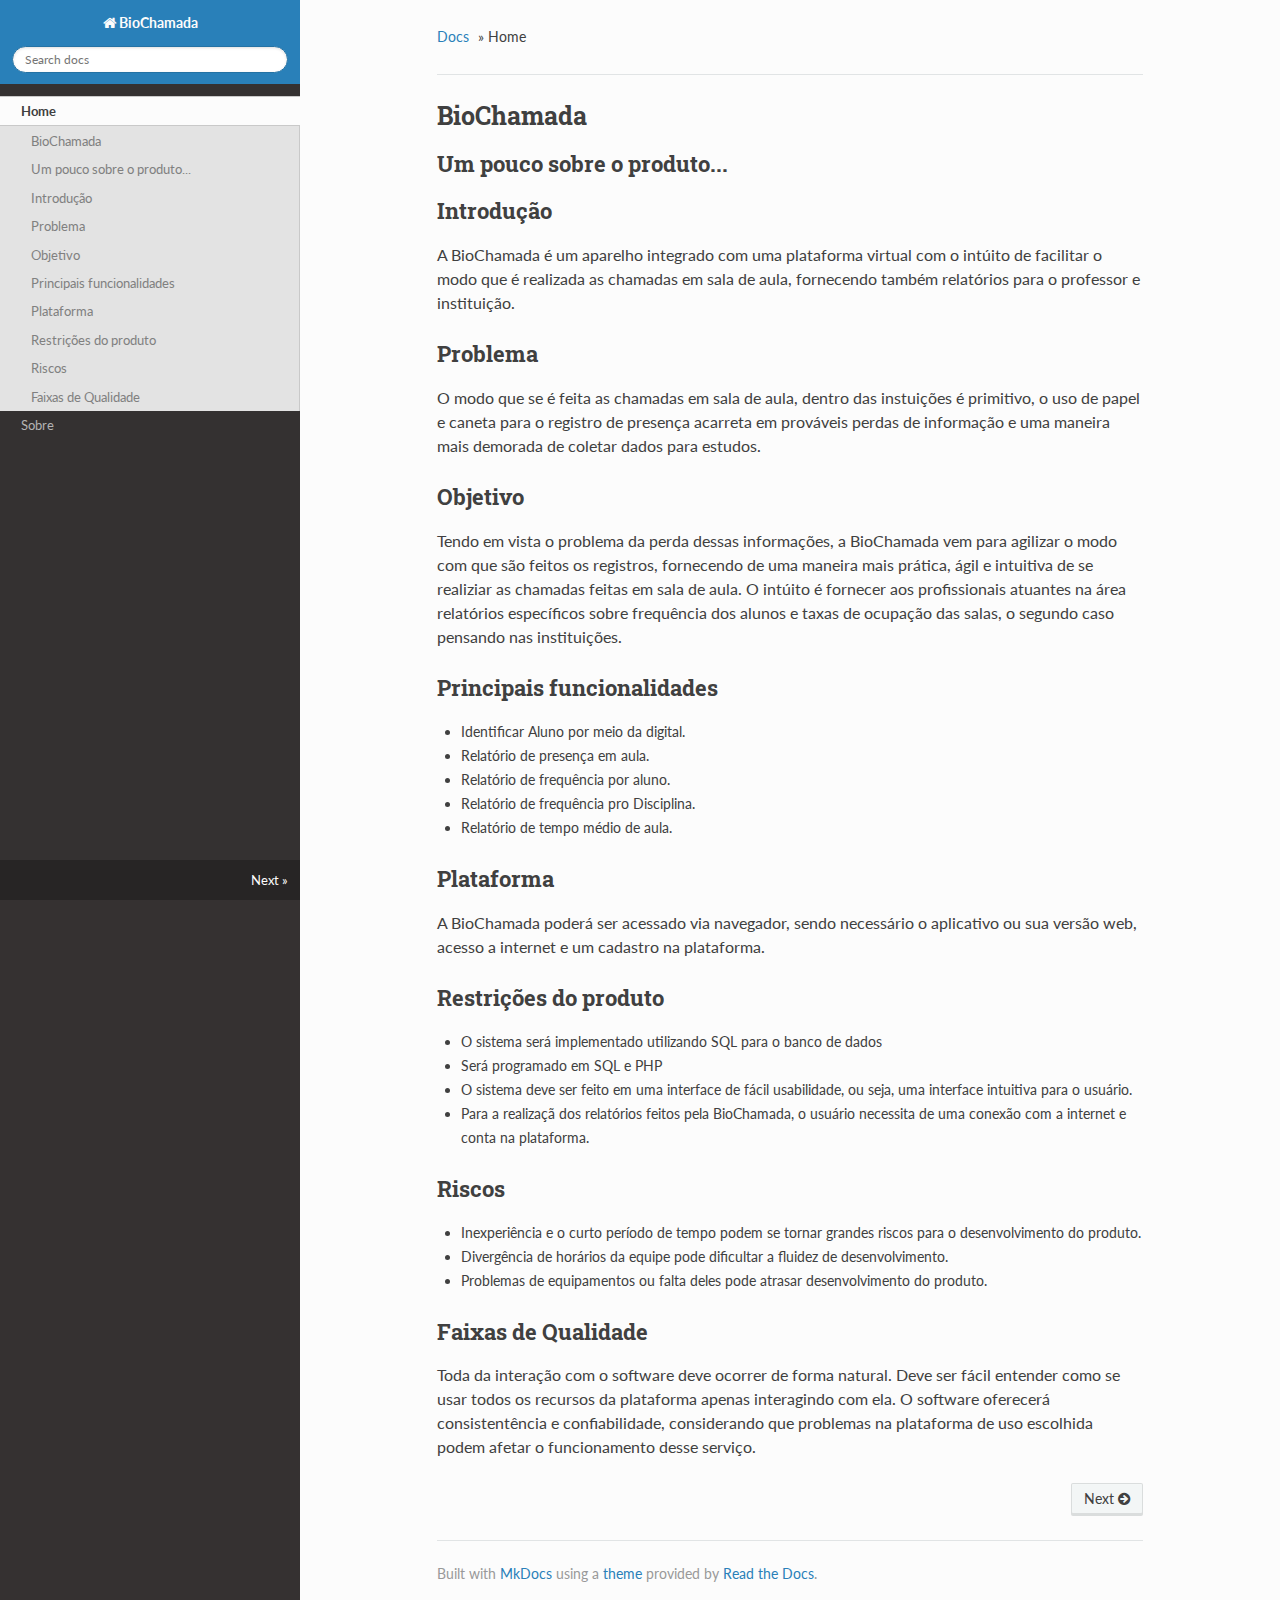
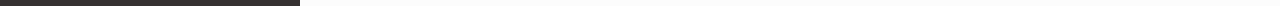
==== commit c808f501: "Atualização da github pages" ====
--- a/gh_pages/site/index.html
+++ b/gh_pages/site/index.html
@@ -3,28 +3,31 @@
 <!--[if gt IE 8]><!--> <html class="no-js" lang="en" > <!--<![endif]-->
 <head>
   <meta charset="utf-8">
-  <meta http-equiv="X-UA-Compatible" content="IE=edge">
   <meta name="viewport" content="width=device-width, initial-scale=1.0">
-  <meta name="description" content="None">
-  
+  
+  <title>BioChamada</title>
+  
+
   <link rel="shortcut icon" href="./img/favicon.ico">
-  <title>Home - BioChamada</title>
+
+  
   <link href='https://fonts.googleapis.com/css?family=Lato:400,700|Roboto+Slab:400,700|Inconsolata:400,700' rel='stylesheet' type='text/css'>
 
   <link rel="stylesheet" href="./css/theme.css" type="text/css" />
   <link rel="stylesheet" href="./css/theme_extra.css" type="text/css" />
   <link rel="stylesheet" href="./css/highlight.css">
+
   
   <script>
     // Current page data
-    var mkdocs_page_name = "Home";
-    var mkdocs_page_input_path = "index.md";
-    var mkdocs_page_url = "/";
+    var mkdocs_page_name = "None";
   </script>
   
   <script src="./js/jquery-2.1.1.min.js"></script>
   <script src="./js/modernizr-2.8.3.min.js"></script>
-  <script type="text/javascript" src="./js/highlight.pack.js"></script> 
+  <script type="text/javascript" src="./js/highlight.pack.js"></script>
+  <script src="./js/theme.js"></script> 
+
   
 </head>
 
@@ -44,46 +47,46 @@
       </div>
 
       <div class="wy-menu wy-menu-vertical" data-spy="affix" role="navigation" aria-label="main navigation">
-	<ul class="current">
-	  
+        <ul class="current">
           
-            <li class="toctree-l1 current">
-		
-    <a class="current" href=".">Home</a>
-    <ul class="subnav">
+            <li>
+    <li class="toctree-l1 current">
+        <a class="current" href=".">Home</a>
+        
+            <ul>
             
-    <li class="toctree-l2"><a href="#biochamada">BioChamada</a></li>
-    
-        <ul>
+                <li class="toctree-l3"><a href="#biochamada">BioChamada</a></li>
+                
+                    <li><a class="toctree-l4" href="#um-pouco-sobre-o-produto">Um pouco sobre o produto...</a></li>
+                
+                    <li><a class="toctree-l4" href="#introducao">Introdução</a></li>
+                
+                    <li><a class="toctree-l4" href="#problema">Problema</a></li>
+                
+                    <li><a class="toctree-l4" href="#objetivo">Objetivo</a></li>
+                
+                    <li><a class="toctree-l4" href="#principais-funcionalidades">Principais funcionalidades</a></li>
+                
+                    <li><a class="toctree-l4" href="#plataforma">Plataforma</a></li>
+                
+                    <li><a class="toctree-l4" href="#restricoes-do-produto">Restrições do produto</a></li>
+                
+                    <li><a class="toctree-l4" href="#riscos">Riscos</a></li>
+                
+                    <li><a class="toctree-l4" href="#faixas-de-qualidade">Faixas de Qualidade</a></li>
+                
+            
+            </ul>
         
-            <li><a class="toctree-l3" href="#um-pouco-sobre-o-produto">Um pouco sobre o produto...</a></li>
+    </li>
+<li>
+          
+            <li>
+    <li class="toctree-l1 ">
+        <a class="" href="sobre/">Sobre</a>
         
-            <li><a class="toctree-l3" href="#introducao">Introdução</a></li>
-        
-            <li><a class="toctree-l3" href="#problema">Problema</a></li>
-        
-            <li><a class="toctree-l3" href="#objetivo">Objetivo</a></li>
-        
-            <li><a class="toctree-l3" href="#principais-funcionalidades">Principais funcionalidades</a></li>
-        
-            <li><a class="toctree-l3" href="#plataforma">Plataforma</a></li>
-        
-            <li><a class="toctree-l3" href="#restricoes-do-produto">Restrições do produto</a></li>
-        
-            <li><a class="toctree-l3" href="#riscos">Riscos</a></li>
-        
-            <li><a class="toctree-l3" href="#faixas-de-qualidade">Faixas de Qualidade</a></li>
-        
-        </ul>
-    
-
-    </ul>
-	    </li>
-          
-            <li class="toctree-l1">
-		
-    <a class="" href="sobre/">Sobre</a>
-	    </li>
+    </li>
+<li>
           
         </ul>
       </div>
@@ -157,7 +160,7 @@
   
     <div class="rst-footer-buttons" role="navigation" aria-label="footer navigation">
       
-        <a href="sobre/" class="btn btn-neutral float-right" title="Sobre">Next <span class="icon icon-circle-arrow-right"></span></a>
+        <a href="sobre/" class="btn btn-neutral float-right" title="Sobre"/>Next <span class="icon icon-circle-arrow-right"></span></a>
       
       
     </div>
@@ -177,10 +180,10 @@
       </div>
 
     </section>
-    
+
   </div>
 
-  <div class="rst-versions" role="note" style="cursor: pointer">
+<div class="rst-versions" role="note" style="cursor: pointer">
     <span class="rst-current-version" data-toggle="rst-current-version">
       
       
@@ -189,12 +192,11 @@
       
     </span>
 </div>
-    <script src="./js/theme.js"></script>
 
 </body>
 </html>
 
 <!--
-MkDocs version : 0.16.3
-Build Date UTC : 2019-11-26 20:46:48
+MkDocs version : 0.14.0
+Build Date UTC : 2019-11-30 03:49:57.763138
 -->
--- a/gh_pages/site/css/theme.css
+++ b/gh_pages/site/css/theme.css
@@ -3,7 +3,7 @@
  * theme. To aid upgradability this file should *not* be edited.
  * modifications we need should be included in theme_extra.css.
  *
- * https://github.com/rtfd/readthedocs.org/blob/master/readthedocs/core/static/core/css/theme.css
+ * https://github.com/rtfd/readthedocs.org/blob/master/media/css/sphinx_rtd_theme.css
  */
 
 *{-webkit-box-sizing:border-box;-moz-box-sizing:border-box;box-sizing:border-box}article,aside,details,figcaption,figure,footer,header,hgroup,nav,section{display:block}audio,canvas,video{display:inline-block;*display:inline;*zoom:1}audio:not([controls]){display:none}[hidden]{display:none}*{-webkit-box-sizing:border-box;-moz-box-sizing:border-box;box-sizing:border-box}html{font-size:100%;-webkit-text-size-adjust:100%;-ms-text-size-adjust:100%}body{margin:0}a:hover,a:active{outline:0}abbr[title]{border-bottom:1px dotted}b,strong{font-weight:bold}blockquote{margin:0}dfn{font-style:italic}ins{background:#ff9;color:#000;text-decoration:none}mark{background:#ff0;color:#000;font-style:italic;font-weight:bold}pre,code,.rst-content tt,kbd,samp{font-family:monospace,serif;_font-family:"courier new",monospace;font-size:1em}pre{white-space:pre}q{quotes:none}q:before,q:after{content:"";content:none}small{font-size:85%}sub,sup{font-size:75%;line-height:0;position:relative;vertical-align:baseline}sup{top:-0.5em}sub{bottom:-0.25em}ul,ol,dl{margin:0;padding:0;list-style:none;list-style-image:none}li{list-style:none}dd{margin:0}img{border:0;-ms-interpolation-mode:bicubic;vertical-align:middle;max-width:100%}svg:not(:root){overflow:hidden}figure{margin:0}form{margin:0}fieldset{border:0;margin:0;padding:0}label{cursor:pointer}legend{border:0;*margin-left:-7px;padding:0;white-space:normal}button,input,select,textarea{font-size:100%;margin:0;vertical-align:baseline;*vertical-align:middle}button,input{line-height:normal}button,input[type="button"],input[type="reset"],input[type="submit"]{cursor:pointer;-webkit-appearance:button;*overflow:visible}button[disabled],input[disabled]{cursor:default}input[type="checkbox"],input[type="radio"]{box-sizing:border-box;padding:0;*width:13px;*height:13px}input[type="search"]{-webkit-appearance:textfield;-moz-box-sizing:content-box;-webkit-box-sizing:content-box;box-sizing:content-box}input[type="search"]::-webkit-search-decoration,input[type="search"]::-webkit-search-cancel-button{-webkit-appearance:none}button::-moz-focus-inner,input::-moz-focus-inner{border:0;padding:0}textarea{overflow:auto;vertical-align:top;resize:vertical}table{border-collapse:collapse;border-spacing:0}td{vertical-align:top}.chromeframe{margin:0.2em 0;background:#ccc;color:#000;padding:0.2em 0}.ir{display:block;border:0;text-indent:-999em;overflow:hidden;background-color:transparent;background-repeat:no-repeat;text-align:left;direction:ltr;*line-height:0}.ir br{display:none}.hidden{display:none !important;visibility:hidden}.visuallyhidden{border:0;clip:rect(0 0 0 0);height:1px;margin:-1px;overflow:hidden;padding:0;position:absolute;width:1px}.visuallyhidden.focusable:active,.visuallyhidden.focusable:focus{clip:auto;height:auto;margin:0;overflow:visible;position:static;width:auto}.invisible{visibility:hidden}.relative{position:relative}big,small{font-size:100%}@media print{html,body,section{background:none !important}*{box-shadow:none !important;text-shadow:none !important;filter:none !important;-ms-filter:none !important}a,a:visited{text-decoration:underline}.ir a:after,a[href^="javascript:"]:after,a[href^="#"]:after{content:""}pre,blockquote{page-break-inside:avoid}thead{display:table-header-group}tr,img{page-break-inside:avoid}img{max-width:100% !important}@page{margin:0.5cm}p,h2,h3{orphans:3;widows:3}h2,h3{page-break-after:avoid}}.fa:before,.rst-content .admonition-title:before,.rst-content h1 .headerlink:before,.rst-content h2 .headerlink:before,.rst-content h3 .headerlink:before,.rst-content h4 .headerlink:before,.rst-content h5 .headerlink:before,.rst-content h6 .headerlink:before,.rst-content dl dt .headerlink:before,.icon:before,.wy-dropdown .caret:before,.wy-inline-validate.wy-inline-validate-success .wy-input-context:before,.wy-inline-validate.wy-inline-validate-danger .wy-input-context:before,.wy-inline-validate.wy-inline-validate-warning .wy-input-context:before,.wy-inline-validate.wy-inline-validate-info .wy-input-context:before,.wy-alert,.rst-content .note,.rst-content .attention,.rst-content .caution,.rst-content .danger,.rst-content .error,.rst-content .hint,.rst-content .important,.rst-content .tip,.rst-content .warning,.rst-content .seealso,.rst-content .admonition-todo,.btn,input[type="text"],input[type="password"],input[type="email"],input[type="url"],input[type="date"],input[type="month"],input[type="time"],input[type="datetime"],input[type="datetime-local"],input[type="week"],input[type="number"],input[type="search"],input[type="tel"],input[type="color"],select,textarea,.wy-menu-vertical li.on a,.wy-menu-vertical li.current>a,.wy-side-nav-search>a,.wy-side-nav-search .wy-dropdown>a,.wy-nav-top a{-webkit-font-smoothing:antialiased}.clearfix{*zoom:1}.clearfix:before,.clearfix:after{display:table;content:""}.clearfix:after{clear:both}/*!
--- a/gh_pages/site/css/theme_extra.css
+++ b/gh_pages/site/css/theme_extra.css
@@ -1,3 +1,15 @@
+/*
+ * Tweak the overal size to better match RTD.
+ */
+body {
+    font-size: 90%;
+}
+
+h3, h4, h5, h6 {
+    color: #2980b9;
+    font-weight: 300
+}
+
 /*
  * Sphinx doesn't have support for section dividers like we do in
  * MkDocs, this styles the section titles in the nav
@@ -22,25 +34,10 @@
  * area doesn't scroll.
  *
  * https://github.com/mkdocs/mkdocs/pull/202
- *
- * Builds upon pull 202 https://github.com/mkdocs/mkdocs/pull/202
- * to make toc scrollbar end before navigations buttons to not be overlapping.
  */
 .wy-nav-side {
-    height: calc(100% - 45px);
+    height: 100%;
     overflow-y: auto;
-    min-height: 0;
-}
-
-.rst-versions{
-    border-top: 0;
-    height: 45px;
-}
-
-@media screen and (max-width: 768px) {
-    .wy-nav-side {
-        height: 100%;
-    }
 }
 
 /*
@@ -54,48 +51,22 @@
 }
 
 /*
+ * Fix wrapping in the code highlighting
+ *
+ * https://github.com/mkdocs/mkdocs/issues/233
+ */
+code {
+    white-space: pre;
+}
+
+/*
  * Wrap inline code samples otherwise they shoot of the side and
  * can't be read at all.
  *
  * https://github.com/mkdocs/mkdocs/issues/313
- * https://github.com/mkdocs/mkdocs/issues/233
- * https://github.com/mkdocs/mkdocs/issues/834
  */
-code {
-    white-space: pre-wrap;
+p code {
     word-wrap: break-word;
-    padding: 2px 5px;
-}
-
-/**
- * Make code blocks display as blocks and give them the appropriate
- * font size and padding.
- *
- * https://github.com/mkdocs/mkdocs/issues/855
- * https://github.com/mkdocs/mkdocs/issues/834
- * https://github.com/mkdocs/mkdocs/issues/233
- */
-pre code {
-  white-space: pre;
-  word-wrap: normal;
-  display: block;
-  padding: 12px;
-  font-size: 12px;
-}
-
-/*
- * Fix link colors when the link text is inline code.
- *
- * https://github.com/mkdocs/mkdocs/issues/718
- */
-a code {
-    color: #2980B9;
-}
-a:hover code {
-    color: #3091d1;
-}
-a:visited code {
-    color: #9B59B6;
 }
 
 /*
@@ -105,7 +76,7 @@
  *
  * https://github.com/mkdocs/mkdocs/issues/411
  */
-pre .cs, pre .c {
+code.cs, code.c {
     font-weight: inherit;
     font-style: inherit;
 }
@@ -128,20 +99,21 @@
  * Additions specific to the search functionality provided by MkDocs
  */
 
-.search-results article {
+#mkdocs-search-results article h3
+{
     margin-top: 23px;
     border-top: 1px solid #E1E4E5;
     padding-top: 24px;
 }
 
-.search-results article:first-child {
+#mkdocs-search-results article:first-child h3 {
     border-top: none;
 }
 
-form .search-query {
+#mkdocs-search-query{
     width: 100%;
     border-radius: 50px;
-    padding: 6px 12px;  /* csslint allow: box-model */
+    padding: 6px 12px;
     border-color: #D1D4D5;
 }
 
@@ -152,42 +124,3 @@
 .wy-menu-vertical li ul.subnav ul.subnav{
     padding-left: 1em;
 }
-
-.wy-menu-vertical .subnav li.current > a {
-    padding-left: 2.42em;
-}
-.wy-menu-vertical .subnav li.current > ul li a {
-    padding-left: 3.23em;
-}
-
-/*
- * Improve inline code blocks within admonitions.
- *
- * https://github.com/mkdocs/mkdocs/issues/656
- */
- .admonition code {
-  color: #404040;
-  border: 1px solid #c7c9cb;
-  border: 1px solid rgba(0, 0, 0, 0.2);
-  background: #f8fbfd;
-  background: rgba(255, 255, 255, 0.7);
-}
-
-/*
- * Account for wide tables which go off the side.
- * Override borders to avoid wierdness on narrow tables.
- * 
- * https://github.com/mkdocs/mkdocs/issues/834
- * https://github.com/mkdocs/mkdocs/pull/1034
- */
-.rst-content .section .docutils {
-    width: 100%;
-    overflow: auto;
-    display: block;
-    border: none;
-}
-
-td, th {
-   border: 1px solid #e1e4e5 !important; /* csslint allow: important */
-   border-collapse: collapse;
-}
--- a/gh_pages/site/css/highlight.css
+++ b/gh_pages/site/css/highlight.css
@@ -8,6 +8,7 @@
 .hljs {
   display: block;
   overflow-x: auto;
+  padding: 0.5em;
   color: #333;
   -webkit-text-size-adjust: none;
 }
